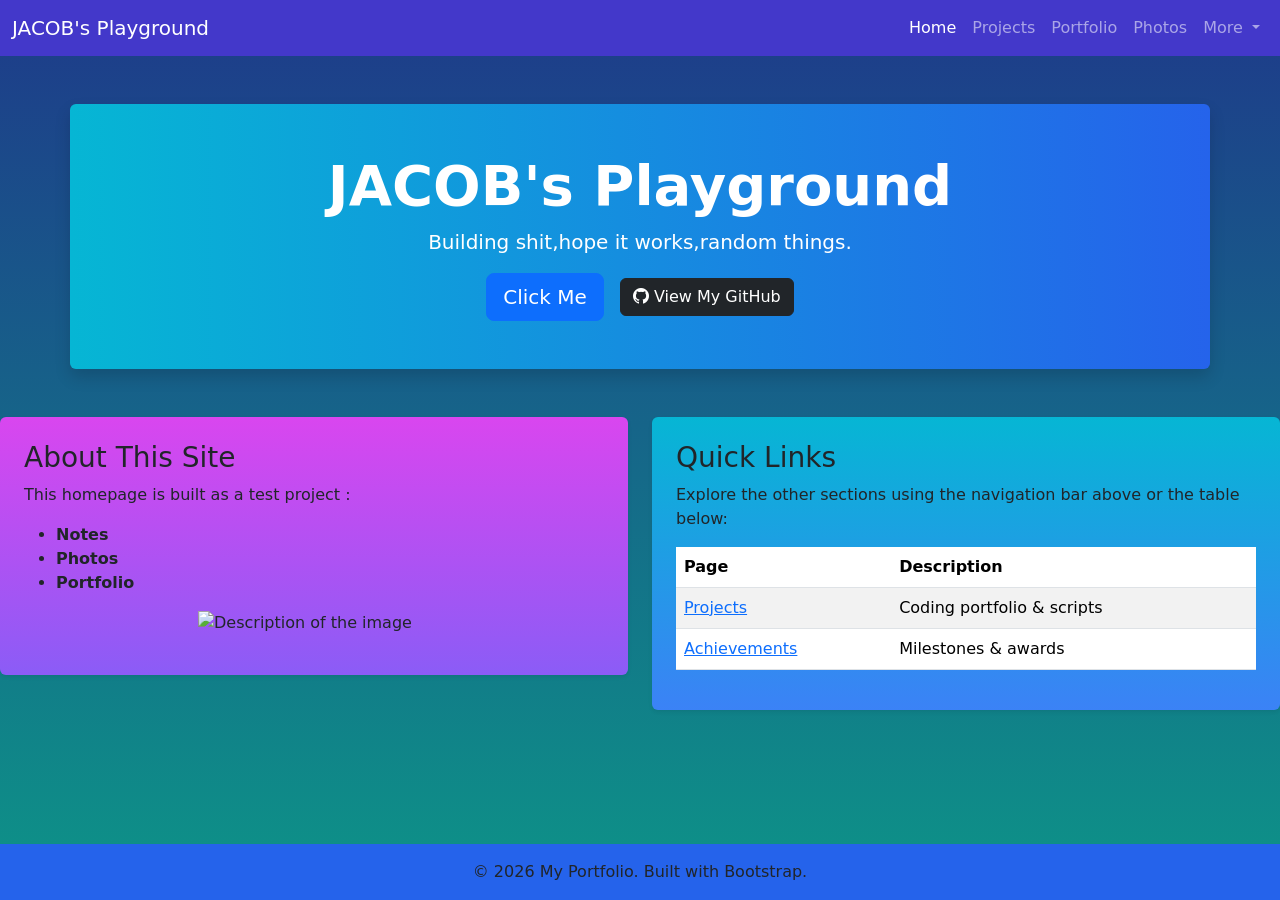
==== website/index.html @ 958d99a3 "first commit" ====
<!DOCTYPE html>


<html lang="en">
    <head>
        <meta charset="utf-8">
        <meta name="viewport" content="width=device-width, initial-scale=1">
        <title>Home - My Portfolio</title>
        <!-- Bootstrap CSS -->
        <link href="https://cdn.jsdelivr.net/npm/bootstrap@5.3.8/dist/css/bootstrap.min.css" rel="stylesheet" integrity="sha384-sRIl4kxILFvY47J16cr9ZwB07vP4J8+LH7qKQnuqkuIAvNWLzeN8tE5YBujZqJLB" crossorigin="anonymous">
        <!-- Custom CSS -->
        <link href="styles.css" rel="stylesheet">
        <link rel="stylesheet" href="https://cdn.jsdelivr.net/npm/bootstrap-icons@1.11.1/font/bootstrap-icons.css">
    </head>
   <body class=" site-body d-flex flex-column min-vh-100" >

        
        <!-- Navigation Bar (Satisfies multi-page linking requirement) -->
       <div id="navbar-placeholder"></div>
        <!-- Hero Section -->

       <header class="container my-5 text-center text-white p-5 rounded shadow site-hero" >
            <h1 id="hero-title" class="display-4 fw-bold" >JACOB's Playground</h1>
            <p class="lead ">Building shit,hope it works,random things.</p>
            <div class="d-flex justify-content-center align-items-center gap-3 flex-wrap mt-3">
            <button id="greet-btn" class="btn btn-primary btn-lg">Click Me</button>
            <button class="btn btn-dark">
            <i class="bi bi-github"></i> View My GitHub</button>
</div>
        </header>

        <!-- Main Content Grid -->
        <main class="flex-grow-1">
            <div class="row g-4" >
                <div class="col-md-6" >
                    <div class="custom-card p-4 shadow-sm text-dark rounded card-1" >
                        <h3>About This Site</h3>

                        <p>This homepage is built as a test project :</p>
                        <ul>
                            <li><strong>Notes</strong> </li>
                            <li><strong>Photos</strong> </li>
                            <li><strong>Portfolio</strong></li>
                        </ul>
                        <img src="https://preview.redd.it/ast9wmeozyea1.jpeg?width=828&format=pjpg&auto=webp&v=enabled&s=5bae225b11a9e216d007bdea9facc2285f800466" alt="Description of the image" class="card-img">
                    </div>
                </div>
                <div class="col-md-6">
                    <div class="custom-card p-4 shadow-sm text-dark rounded card-2" >
                        <h3>Quick Links</h3>
                        <p>Explore the other sections using the navigation bar above or the table below:</p>
                        <table class="table table-striped">
                            <thead>
                                <tr>
                                    <th>Page</th>
                                    <th>Description</th>
                                </tr>
                            </thead>
                            <tbody>
                                <tr>
                                    <td><a href="projects.html">Projects</a></td>
                                    <td>Coding portfolio & scripts</td>
                                </tr>
                                <tr>
                                    <td><a href="achievements.html">Achievements</a></td>
                                    <td>Milestones & awards</td>
                                </tr>
                            </tbody>
                        </table>
                    </div>
                </div>
            </div>
            <div class="container my-5 text-center">
  
        </main>

        <!-- Footer -->
        <footer class="text-center py-3 text-dark site-footer" >
            <p class="mb-0">&copy; 2026 My Portfolio. Built with Bootstrap.</p>
        </footer>

        <!-- Bootstrap JS Bundle -->
        <script src="https://cdn.jsdelivr.net/npm/bootstrap@5.3.8/dist/js/bootstrap.bundle.min.js" integrity="sha384-FKyoEForCGlyvwx9Hj09JcYn3nv7wiPVlz7YYwJrWVcXK/BmnVDxM+D2scQbITxI" crossorigin="anonymous"></script>
        <!-- Custom JavaScript -->
        <script>
            document.addEventListener('DOMContentLoaded', function() {
                const btn = document.getElementById('greet-btn');
                btn.addEventListener('click', function() {
                    alert('Thanks for visiting my homepage!');
                });
            });
            
        fetch('navbar.html')
            .then(response => response.text())
            .then(data => {
            document.getElementById('navbar-placeholder').innerHTML = data;
            });

        </script>
    </body>
</html>
---- website/styles.css ----
:root {
  --nav-color: #123B5D; 
  --hero-start: #1D6F8A;
  --hero-end: #2A9D8F;   
  --card-start: #D9F0EE;
  --card-end: #E9C46A;
}


.site-body {
  /* Vibrant rich blue-to-teal gradient */
  background: linear-gradient(to bottom, #1e3a8a, #0d9488);
}


.site-navbar {
  /* Deep, vibrant indigo so the navbar pops cleanly */
  background-color: #4338ca;
  color: #ffffff;
}

.site-hero {
  /* Electric cyan-to-vivid blue gradient */
  background: linear-gradient(to right, #06b6d4, #2563eb);
  color: #ffffff;
}
.card-1 {
  /* Vivid neon purple gradient */
  background: linear-gradient(to bottom, #d946ef, #8b5cf6);
  color: #ffffff ;
  
}

.card-2 {
  /* Bright neon turquoise/cyan gradient */
  background: linear-gradient(to bottom, #06b6d4, #3b82f6);
  color: #ffffff ;
}
.site-footer {
  /* Deep bright electric blue footer */
  background-color: #2563eb;
  color: #ffffff;
}

.card-img {
 max-width: 40%;     /* Keeps image proportional to card width */
  height: auto;       /* Preserves aspect ratio */
  display: block;
  margin: 1rem auto;
  
}
/* Target your cards */
.card-1, .card-2 {
  transition: transform 0.3s ease, box-shadow 0.3s ease;
}

/* What happens when the mouse hovers over them */
.card-1:hover, .card-2:hover {
  transform: translateY(-10px); /* Moves the card up by 10px */
  box-shadow: 0 15px 25px rgba(241, 3, 3, 0.4); /* Adds a neon cyan glowing shadow */
}
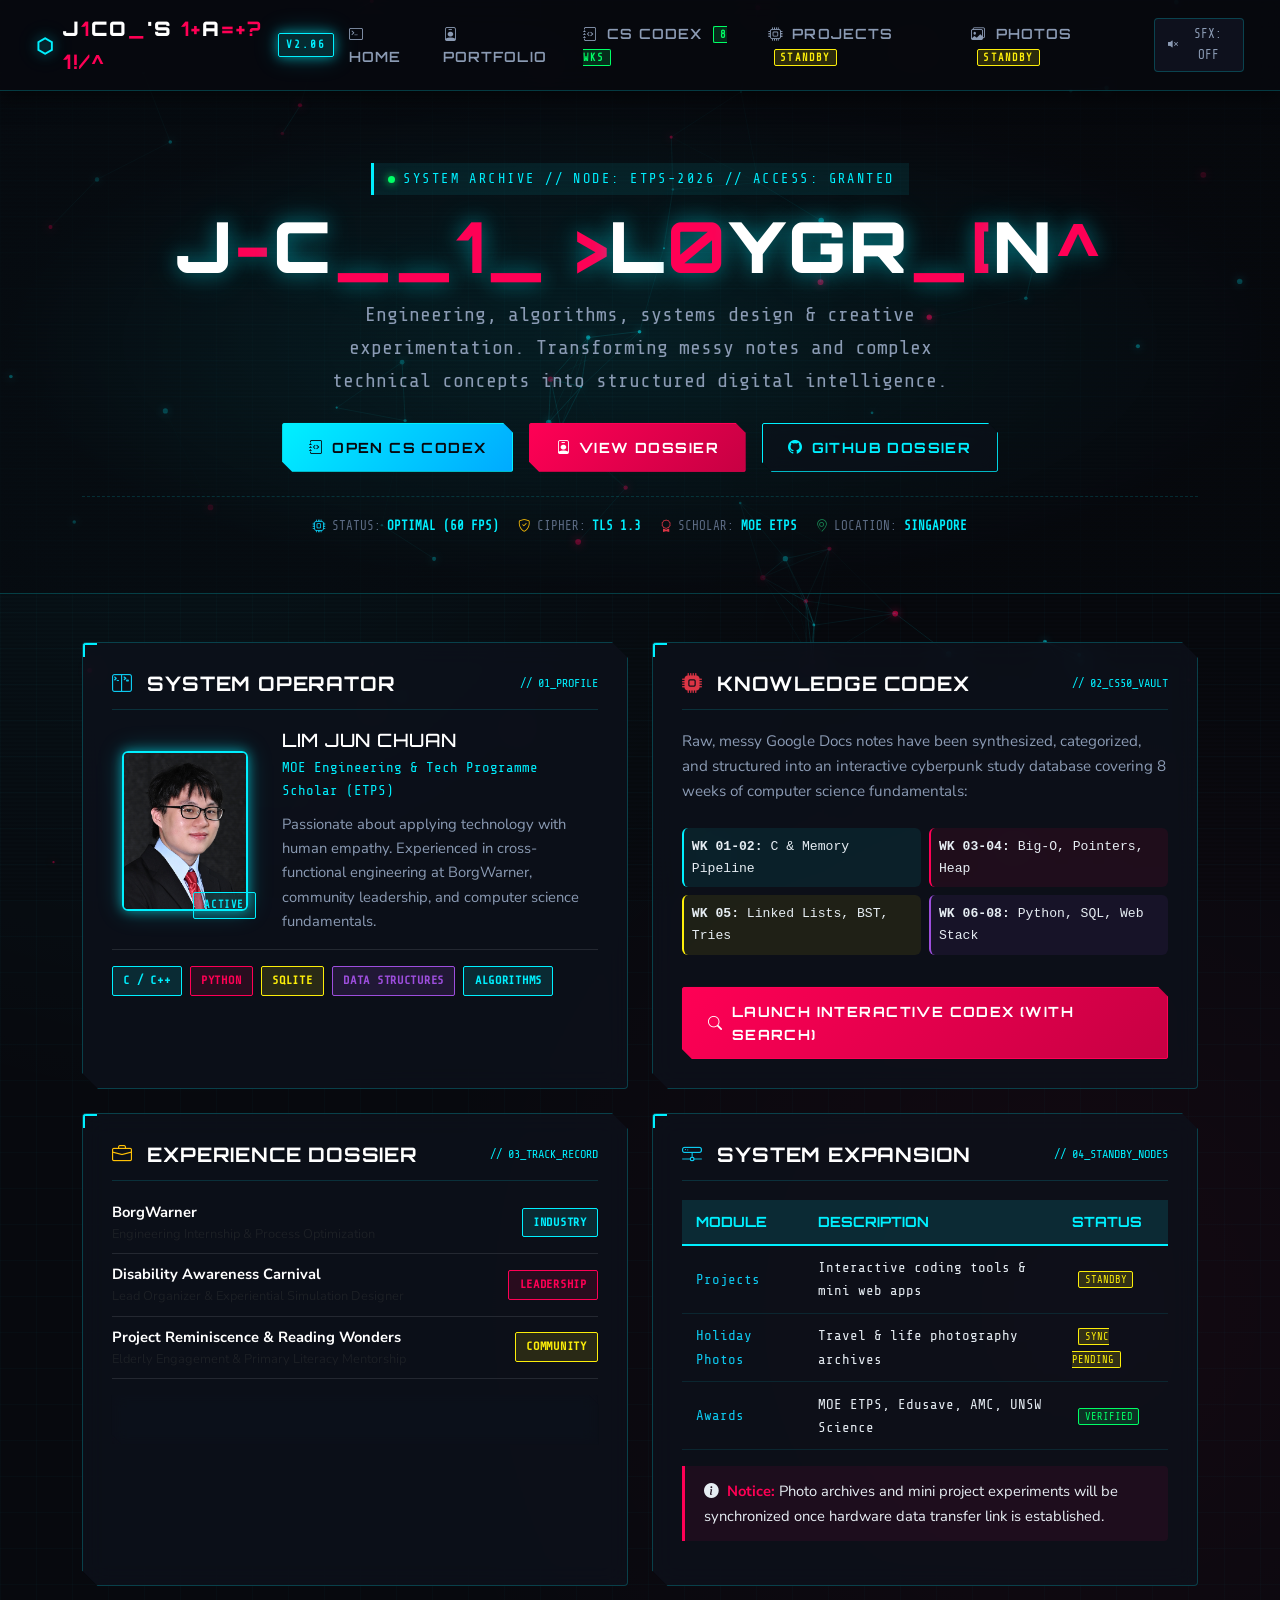
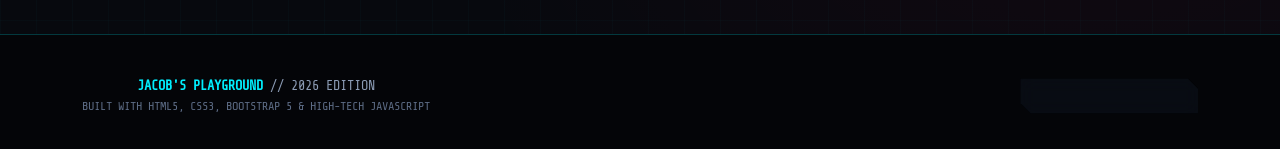
==== commit 163f55a7: "feat: neon cyberpunk overhaul, interactive CS codex, and cyber effects engine" ====
--- a/website/index.html
+++ b/website/index.html
@@ -1,102 +1,278 @@
 <!DOCTYPE html>
-
-
 <html lang="en">
-    <head>
-        <meta charset="utf-8">
-        <meta name="viewport" content="width=device-width, initial-scale=1">
-        <title>Home - My Portfolio</title>
-        <!-- Bootstrap CSS -->
-        <link href="https://cdn.jsdelivr.net/npm/bootstrap@5.3.8/dist/css/bootstrap.min.css" rel="stylesheet" integrity="sha384-sRIl4kxILFvY47J16cr9ZwB07vP4J8+LH7qKQnuqkuIAvNWLzeN8tE5YBujZqJLB" crossorigin="anonymous">
-        <!-- Custom CSS -->
-        <link href="styles.css" rel="stylesheet">
-        <link rel="stylesheet" href="https://cdn.jsdelivr.net/npm/bootstrap-icons@1.11.1/font/bootstrap-icons.css">
-    </head>
-   <body class=" site-body d-flex flex-column min-vh-100" >
-
-        
-        <!-- Navigation Bar (Satisfies multi-page linking requirement) -->
-       <div id="navbar-placeholder"></div>
-        <!-- Hero Section -->
-
-       <header class="container my-5 text-center text-white p-5 rounded shadow site-hero" >
-            <h1 id="hero-title" class="display-4 fw-bold" >JACOB's Playground</h1>
-            <p class="lead ">Building shit,hope it works,random things.</p>
-            <div class="d-flex justify-content-center align-items-center gap-3 flex-wrap mt-3">
-            <button id="greet-btn" class="btn btn-primary btn-lg">Click Me</button>
-            <button class="btn btn-dark">
-            <i class="bi bi-github"></i> View My GitHub</button>
-</div>
-        </header>
-
-        <!-- Main Content Grid -->
-        <main class="flex-grow-1">
-            <div class="row g-4" >
-                <div class="col-md-6" >
-                    <div class="custom-card p-4 shadow-sm text-dark rounded card-1" >
-                        <h3>About This Site</h3>
-
-                        <p>This homepage is built as a test project :</p>
-                        <ul>
-                            <li><strong>Notes</strong> </li>
-                            <li><strong>Photos</strong> </li>
-                            <li><strong>Portfolio</strong></li>
-                        </ul>
-                        <img src="https://preview.redd.it/ast9wmeozyea1.jpeg?width=828&format=pjpg&auto=webp&v=enabled&s=5bae225b11a9e216d007bdea9facc2285f800466" alt="Description of the image" class="card-img">
-                    </div>
+<head>
+  <meta charset="utf-8">
+  <meta name="viewport" content="width=device-width, initial-scale=1">
+  <title>Jacob's Playground // Cyberpunk Hub</title>
+  
+  <!-- Bootstrap 5 CSS -->
+  <link href="https://cdn.jsdelivr.net/npm/bootstrap@5.3.8/dist/css/bootstrap.min.css" rel="stylesheet">
+  <!-- Bootstrap Icons -->
+  <link rel="stylesheet" href="https://cdn.jsdelivr.net/npm/bootstrap-icons@1.11.1/font/bootstrap-icons.css">
+  
+  <!-- Cyberpunk Stylesheet -->
+  <link href="styles.css" rel="stylesheet">
+</head>
+<body class="site-body d-flex flex-column min-vh-100">
+  
+  <!-- Scanlines Effect -->
+  <div class="scanlines-overlay"></div>
+
+  <!-- Interactive Background Canvas -->
+  <canvas id="cyber-canvas" class="cyber-canvas-bg"></canvas>
+
+  <!-- Navigation Bar Placeholder -->
+  <div id="navbar-placeholder"></div>
+
+  <!-- Hero Section -->
+  <header class="site-hero text-center">
+    <div class="container">
+      <div class="hero-tag">
+        <span class="telemetry-dot"></span>
+        <span>SYSTEM ARCHIVE // NODE: ETPS-2026 // ACCESS: GRANTED</span>
+      </div>
+      
+      <h1 class="hero-title cyber-glitch-text" data-original-text="JACOB'S PLAYGROUND">JACOB'S PLAYGROUND</h1>
+      <p class="hero-subtitle">
+        Engineering, algorithms, systems design & creative experimentation. Transforming messy notes and complex technical concepts into structured digital intelligence.
+      </p>
+
+      <div class="d-flex justify-content-center align-items-center gap-3 flex-wrap mt-4">
+        <a href="notefolder/notes.html" class="btn-cyber btn-cyber-primary">
+          <i class="bi bi-journal-code"></i> Open CS Codex
+        </a>
+        <a href="portfolio/port.html" class="btn-cyber btn-cyber-magenta">
+          <i class="bi bi-person-badge"></i> View Dossier
+        </a>
+        <a href="https://github.com" target="_blank" rel="noopener" class="btn-cyber btn-cyber-outline">
+          <i class="bi bi-github"></i> GitHub Dossier
+        </a>
+      </div>
+
+      <!-- Telemetry Strip -->
+      <div class="cyber-telemetry">
+        <span><i class="bi bi-cpu text-info"></i> STATUS: <b>OPTIMAL (60 FPS)</b></span>
+        <span><i class="bi bi-shield-check text-warning"></i> CIPHER: <b>TLS 1.3</b></span>
+        <span><i class="bi bi-award text-danger"></i> SCHOLAR: <b>MOE ETPS</b></span>
+        <span><i class="bi bi-geo-alt text-success"></i> LOCATION: <b>SINGAPORE</b></span>
+      </div>
+    </div>
+  </header>
+
+  <!-- Main Content Grid -->
+  <main class="container my-5 flex-grow-1 position-relative" style="z-index: 10;">
+    <div class="row g-4">
+      
+      <!-- Card 1: System Briefing & Bio -->
+      <div class="col-lg-6">
+        <div class="cyber-card cyber-cut cyber-tilt h-100">
+          <div class="cyber-card-header">
+            <h2 class="cyber-card-title">
+              <i class="bi bi-terminal-split text-info me-2"></i> SYSTEM OPERATOR
+            </h2>
+            <span class="cyber-card-code">// 01_PROFILE</span>
+          </div>
+
+          <div class="row align-items-center mb-3">
+            <div class="col-sm-4 text-center mb-3 mb-sm-0">
+              <div style="position: relative; display: inline-block;">
+                <img src="images/portrait.jpg" alt="Jacob Lim Jun Chuan" class="img-fluid rounded" style="border: 2px solid var(--cyber-cyan); box-shadow: var(--cyber-cyan-glow); max-height: 160px; object-fit: cover;">
+                <div style="position: absolute; bottom: -8px; right: -8px;">
+                  <span class="cyber-badge cyber-badge-cyan" style="font-size: 0.65rem;">ACTIVE</span>
                 </div>
-                <div class="col-md-6">
-                    <div class="custom-card p-4 shadow-sm text-dark rounded card-2" >
-                        <h3>Quick Links</h3>
-                        <p>Explore the other sections using the navigation bar above or the table below:</p>
-                        <table class="table table-striped">
-                            <thead>
-                                <tr>
-                                    <th>Page</th>
-                                    <th>Description</th>
-                                </tr>
-                            </thead>
-                            <tbody>
-                                <tr>
-                                    <td><a href="projects.html">Projects</a></td>
-                                    <td>Coding portfolio & scripts</td>
-                                </tr>
-                                <tr>
-                                    <td><a href="achievements.html">Achievements</a></td>
-                                    <td>Milestones & awards</td>
-                                </tr>
-                            </tbody>
-                        </table>
-                    </div>
-                </div>
-            </div>
-            <div class="container my-5 text-center">
-  
-        </main>
-
-        <!-- Footer -->
-        <footer class="text-center py-3 text-dark site-footer" >
-            <p class="mb-0">&copy; 2026 My Portfolio. Built with Bootstrap.</p>
-        </footer>
-
-        <!-- Bootstrap JS Bundle -->
-        <script src="https://cdn.jsdelivr.net/npm/bootstrap@5.3.8/dist/js/bootstrap.bundle.min.js" integrity="sha384-FKyoEForCGlyvwx9Hj09JcYn3nv7wiPVlz7YYwJrWVcXK/BmnVDxM+D2scQbITxI" crossorigin="anonymous"></script>
-        <!-- Custom JavaScript -->
-        <script>
-            document.addEventListener('DOMContentLoaded', function() {
-                const btn = document.getElementById('greet-btn');
-                btn.addEventListener('click', function() {
-                    alert('Thanks for visiting my homepage!');
-                });
-            });
-            
-        fetch('navbar.html')
-            .then(response => response.text())
-            .then(data => {
-            document.getElementById('navbar-placeholder').innerHTML = data;
-            });
-
-        </script>
-    </body>
+              </div>
+            </div>
+            <div class="col-sm-8">
+              <h4 style="font-size: 1.15rem; color: #fff; margin-bottom: 0.3rem;">LIM JUN CHUAN</h4>
+              <p style="font-size: 0.88rem; color: var(--cyber-cyan); font-family: var(--font-mono); margin-bottom: 0.6rem;">
+                MOE Engineering & Tech Programme Scholar (ETPS)
+              </p>
+              <p style="font-size: 0.92rem; color: var(--cyber-text-muted); margin: 0;">
+                Passionate about applying technology with human empathy. Experienced in cross-functional engineering at BorgWarner, community leadership, and computer science fundamentals.
+              </p>
+            </div>
+          </div>
+
+          <div class="d-flex flex-wrap gap-2 mt-3 pt-3 border-top border-secondary border-opacity-25">
+            <span class="cyber-badge cyber-badge-cyan">C / C++</span>
+            <span class="cyber-badge cyber-badge-magenta">PYTHON</span>
+            <span class="cyber-badge cyber-badge-yellow">SQLITE</span>
+            <span class="cyber-badge cyber-badge-purple">DATA STRUCTURES</span>
+            <span class="cyber-badge cyber-badge-cyan">ALGORITHMS</span>
+          </div>
+        </div>
+      </div>
+
+      <!-- Card 2: Knowledge Base & CS Codex -->
+      <div class="col-lg-6">
+        <div class="cyber-card cyber-cut cyber-tilt cyber-card-magenta h-100">
+          <div class="cyber-card-header">
+            <h2 class="cyber-card-title">
+              <i class="bi bi-cpu-fill text-danger me-2"></i> KNOWLEDGE CODEX
+            </h2>
+            <span class="cyber-card-code">// 02_CS50_VAULT</span>
+          </div>
+
+          <p style="color: var(--cyber-text-muted); font-size: 0.95rem;">
+            Raw, messy Google Docs notes have been synthesized, categorized, and structured into an interactive cyberpunk study database covering 8 weeks of computer science fundamentals:
+          </p>
+
+          <div class="row g-2 my-2 font-monospace" style="font-size: 0.82rem;">
+            <div class="col-6">
+              <div class="p-2 rounded" style="background: rgba(0, 240, 255, 0.08); border-left: 2px solid var(--cyber-cyan);">
+                <b>WK 01-02:</b> C & Memory Pipeline
+              </div>
+            </div>
+            <div class="col-6">
+              <div class="p-2 rounded" style="background: rgba(255, 0, 85, 0.08); border-left: 2px solid var(--cyber-magenta);">
+                <b>WK 03-04:</b> Big-O, Pointers, Heap
+              </div>
+            </div>
+            <div class="col-6">
+              <div class="p-2 rounded" style="background: rgba(252, 238, 10, 0.08); border-left: 2px solid var(--cyber-yellow);">
+                <b>WK 05:</b> Linked Lists, BST, Tries
+              </div>
+            </div>
+            <div class="col-6">
+              <div class="p-2 rounded" style="background: rgba(157, 78, 221, 0.08); border-left: 2px solid var(--cyber-purple);">
+                <b>WK 06-08:</b> Python, SQL, Web Stack
+              </div>
+            </div>
+          </div>
+
+          <div class="mt-4 pt-2">
+            <a href="notefolder/notes.html" class="btn-cyber btn-cyber-magenta w-100 justify-content-center">
+              <i class="bi bi-search"></i> Launch Interactive Codex (With Search)
+            </a>
+          </div>
+        </div>
+      </div>
+
+      <!-- Card 3: Experience Matrix -->
+      <div class="col-lg-6">
+        <div class="cyber-card cyber-cut cyber-tilt h-100">
+          <div class="cyber-card-header">
+            <h2 class="cyber-card-title">
+              <i class="bi bi-briefcase text-warning me-2"></i> EXPERIENCE DOSSIER
+            </h2>
+            <span class="cyber-card-code">// 03_TRACK_RECORD</span>
+          </div>
+
+          <ul class="list-unstyled mb-3" style="font-size: 0.92rem;">
+            <li class="mb-2 pb-2 border-bottom border-secondary border-opacity-25 d-flex justify-content-between align-items-center">
+              <div>
+                <strong class="text-white">BorgWarner</strong>
+                <span class="text-muted d-block" style="font-size: 0.8rem;">Engineering Internship & Process Optimization</span>
+              </div>
+              <span class="cyber-badge cyber-badge-cyan">INDUSTRY</span>
+            </li>
+            <li class="mb-2 pb-2 border-bottom border-secondary border-opacity-25 d-flex justify-content-between align-items-center">
+              <div>
+                <strong class="text-white">Disability Awareness Carnival</strong>
+                <span class="text-muted d-block" style="font-size: 0.8rem;">Lead Organizer & Experiential Simulation Designer</span>
+              </div>
+              <span class="cyber-badge cyber-badge-magenta">LEADERSHIP</span>
+            </li>
+            <li class="mb-2 pb-2 border-bottom border-secondary border-opacity-25 d-flex justify-content-between align-items-center">
+              <div>
+                <strong class="text-white">Project Reminiscence & Reading Wonders</strong>
+                <span class="text-muted d-block" style="font-size: 0.8rem;">Elderly Engagement & Primary Literacy Mentorship</span>
+              </div>
+              <span class="cyber-badge cyber-badge-yellow">COMMUNITY</span>
+            </li>
+          </ul>
+
+          <a href="portfolio/port.html#experience" class="btn-cyber btn-cyber-outline w-100 justify-content-center">
+            <i class="bi bi-arrow-right-circle"></i> Inspect Full Dossier & Testimonials
+          </a>
+        </div>
+      </div>
+
+      <!-- Card 4: Future Modules / Standby Matrix -->
+      <div class="col-lg-6">
+        <div class="cyber-card cyber-cut cyber-tilt h-100">
+          <div class="cyber-card-header">
+            <h2 class="cyber-card-title">
+              <i class="bi bi-hdd-network text-info me-2"></i> SYSTEM EXPANSION
+            </h2>
+            <span class="cyber-card-code">// 04_STANDBY_NODES</span>
+          </div>
+
+          <div class="cyber-table-wrapper">
+            <table class="cyber-table">
+              <thead>
+                <tr>
+                  <th>MODULE</th>
+                  <th>DESCRIPTION</th>
+                  <th>STATUS</th>
+                </tr>
+              </thead>
+              <tbody>
+                <tr>
+                  <td><a href="projects.html" class="text-info text-decoration-none">Projects</a></td>
+                  <td>Interactive coding tools & mini web apps</td>
+                  <td><span class="nav-status-pill nav-status-dev">STANDBY</span></td>
+                </tr>
+                <tr>
+                  <td><a href="photos.html" class="text-info text-decoration-none">Holiday Photos</a></td>
+                  <td>Travel & life photography archives</td>
+                  <td><span class="nav-status-pill nav-status-dev">SYNC PENDING</span></td>
+                </tr>
+                <tr>
+                  <td><a href="portfolio/port.html#awards" class="text-info text-decoration-none">Awards</a></td>
+                  <td>MOE ETPS, Edusave, AMC, UNSW Science</td>
+                  <td><span class="nav-status-pill nav-status-live">VERIFIED</span></td>
+                </tr>
+              </tbody>
+            </table>
+          </div>
+
+          <div class="cyber-callout mt-3">
+            <i class="bi bi-info-circle-fill me-1"></i>
+            <b>Notice:</b> Photo archives and mini project experiments will be synchronized once hardware data transfer link is established.
+          </div>
+        </div>
+      </div>
+
+    </div>
+  </main>
+
+  <!-- Cyber Footer -->
+  <footer class="site-footer">
+    <div class="container">
+      <div class="d-flex justify-content-between align-items-center flex-wrap gap-3">
+        <div>
+          <span style="color: var(--cyber-cyan); font-weight: bold;">JACOB'S PLAYGROUND</span> // 2026 EDITION
+          <div style="font-size: 0.75rem; color: var(--cyber-text-dim);">
+            BUILT WITH HTML5, CSS3, BOOTSTRAP 5 & HIGH-TECH JAVASCRIPT
+          </div>
+        </div>
+        <div>
+          <a href="#top" class="btn-cyber btn-cyber-outline" style="padding: 0.4rem 0.8rem; font-size: 0.75rem;">
+            <i class="bi bi-chevron-up"></i> RETURN TO TOP
+          </a>
+        </div>
+      </div>
+    </div>
+  </footer>
+
+  <!-- Bootstrap JS Bundle -->
+  <script src="https://cdn.jsdelivr.net/npm/bootstrap@5.3.8/dist/js/bootstrap.bundle.min.js"></script>
+
+  <!-- Cyberpunk Interactive Engine -->
+  <script src="cyber-effects.js"></script>
+
+  <!-- Navbar Dynamic Loader -->
+  <script>
+    fetch('navbar.html')
+      .then(response => response.text())
+      .then(html => {
+        document.getElementById('navbar-placeholder').innerHTML = html;
+        // Mark active
+        const homeLink = document.querySelector('.site-navbar a[href="index.html"]');
+        if (homeLink) homeLink.classList.add('active');
+        if (window.initCyberpunkEngine) window.initCyberpunkEngine();
+      });
+  </script>
+</body>
 </html>
-    
--- a/website/styles.css
+++ b/website/styles.css
@@ -1,61 +1,778 @@
+/* ============================================================
+   CYBERPUNK NEON THEME ENGINE - JACOB'S PLAYGROUND & CODEX
+   ============================================================ */
+
+@import url('https://fonts.googleapis.com/css2?family=Chakra+Petch:wght@400;600;700&family=Nunito+Sans:wght@300;400;600;700&family=Share+Tech+Mono&family=Orbitron:wght@500;700;900&display=swap');
+
 :root {
-  --nav-color: #123B5D; 
-  --hero-start: #1D6F8A;
-  --hero-end: #2A9D8F;   
-  --card-start: #D9F0EE;
-  --card-end: #E9C46A;
-}
-
-
-.site-body {
-  /* Vibrant rich blue-to-teal gradient */
-  background: linear-gradient(to bottom, #1e3a8a, #0d9488);
-}
-
-
+  /* Core Cyberpunk Palette */
+  --cyber-bg: #07090e;
+  --cyber-bg-alt: #0d111a;
+  --cyber-card: rgba(13, 17, 27, 0.78);
+  --cyber-card-solid: #0f1422;
+  --cyber-card-hover: rgba(20, 26, 42, 0.92);
+
+  /* Neon Accents */
+  --cyber-cyan: #00f0ff;
+  --cyber-cyan-glow: 0 0 12px rgba(0, 240, 255, 0.55), 0 0 24px rgba(0, 240, 255, 0.25);
+  --cyber-cyan-rgb: 0, 240, 255;
+
+  --cyber-magenta: #ff0055;
+  --cyber-magenta-glow: 0 0 12px rgba(255, 0, 85, 0.55), 0 0 24px rgba(255, 0, 85, 0.25);
+  --cyber-magenta-rgb: 255, 0, 85;
+
+  --cyber-yellow: #fcee0a;
+  --cyber-yellow-glow: 0 0 12px rgba(252, 238, 10, 0.5);
+
+  --cyber-purple: #9d4edd;
+  --cyber-purple-glow: 0 0 12px rgba(157, 78, 221, 0.5);
+
+  --cyber-green: #00ff66;
+
+  /* Typography & Borders */
+  --cyber-border: rgba(0, 240, 255, 0.22);
+  --cyber-border-active: rgba(0, 240, 255, 0.85);
+  --cyber-border-magenta: rgba(255, 0, 85, 0.5);
+  --cyber-text: #e6edf3;
+  --cyber-text-muted: #8b9bb4;
+  --cyber-text-dim: #5c6b84;
+
+  /* Fonts */
+  --font-display: 'Orbitron', 'Chakra Petch', sans-serif;
+  --font-body: 'Nunito Sans', -apple-system, BlinkMacSystemFont, sans-serif;
+  --font-mono: 'Share Tech Mono', 'JetBrains Mono', monospace;
+}
+
+/* Base Reset & Styling */
+*, *::before, *::after {
+  box-sizing: border-box;
+}
+
+html {
+  scroll-behavior: smooth;
+  scroll-padding-top: 80px;
+}
+
+body.site-body {
+  margin: 0;
+  padding: 0;
+  background-color: var(--cyber-bg);
+  background-image: 
+    radial-gradient(circle at 15% 25%, rgba(0, 240, 255, 0.05) 0%, transparent 40%),
+    radial-gradient(circle at 85% 75%, rgba(255, 0, 85, 0.05) 0%, transparent 40%),
+    linear-gradient(rgba(0, 240, 255, 0.02) 1px, transparent 1px),
+    linear-gradient(90deg, rgba(0, 240, 255, 0.02) 1px, transparent 1px);
+  background-size: 100% 100%, 100% 100%, 36px 36px, 36px 36px;
+  color: var(--cyber-text);
+  font-family: var(--font-body);
+  line-height: 1.65;
+  overflow-x: hidden;
+  position: relative;
+  min-height: 100vh;
+}
+
+/* Custom Cyber Scrollbar */
+::-webkit-scrollbar {
+  width: 8px;
+  height: 8px;
+}
+::-webkit-scrollbar-track {
+  background: var(--cyber-bg);
+  border-left: 1px solid rgba(0, 240, 255, 0.1);
+}
+::-webkit-scrollbar-thumb {
+  background: linear-gradient(180deg, var(--cyber-cyan), var(--cyber-magenta));
+  border-radius: 4px;
+}
+::-webkit-scrollbar-thumb:hover {
+  background: var(--cyber-cyan);
+  box-shadow: var(--cyber-cyan-glow);
+}
+
+/* Interactive Particle Canvas (Fixed Background) */
+.cyber-canvas-bg {
+  position: fixed;
+  top: 0;
+  left: 0;
+  width: 100vw;
+  height: 100vh;
+  z-index: 0;
+  pointer-events: none;
+}
+
+/* Subtle Scanlines Overlay */
+.scanlines-overlay {
+  position: fixed;
+  top: 0;
+  left: 0;
+  width: 100%;
+  height: 100%;
+  pointer-events: none;
+  z-index: 1;
+  background: linear-gradient(
+    rgba(18, 16, 16, 0) 50%, 
+    rgba(0, 0, 0, 0.15) 50%
+  );
+  background-size: 100% 4px;
+  opacity: 0.55;
+}
+
+/* Headings */
+h1, h2, h3, h4, h5, h6, .cyber-title {
+  font-family: var(--font-display);
+  letter-spacing: 0.04em;
+  text-transform: uppercase;
+  color: #ffffff;
+}
+
+/* ============================================================
+   CYBER NAVIGATION BAR
+   ============================================================ */
 .site-navbar {
-  /* Deep, vibrant indigo so the navbar pops cleanly */
-  background-color: #4338ca;
+  position: sticky;
+  top: 0;
+  z-index: 1000;
+  background: rgba(7, 9, 14, 0.88);
+  backdrop-filter: blur(14px);
+  -webkit-backdrop-filter: blur(14px);
+  border-bottom: 1px solid var(--cyber-border);
+  box-shadow: 0 4px 20px rgba(0, 0, 0, 0.6);
+  padding: 0.75rem 1.5rem;
+  transition: all 0.3s ease;
+}
+
+.site-navbar.scrolled {
+  border-bottom-color: var(--cyber-cyan);
+  box-shadow: 0 6px 25px rgba(0, 240, 255, 0.18);
+}
+
+.cyber-brand {
+  font-family: var(--font-display);
+  font-weight: 900;
+  font-size: 1.25rem;
+  letter-spacing: 0.1em;
+  color: #fff !important;
+  display: flex;
+  align-items: center;
+  gap: 0.5rem;
+  text-decoration: none;
+}
+
+.cyber-brand-badge {
+  font-family: var(--font-mono);
+  font-size: 0.68rem;
+  padding: 0.15rem 0.45rem;
+  background: rgba(0, 240, 255, 0.15);
+  color: var(--cyber-cyan);
+  border: 1px solid var(--cyber-cyan);
+  border-radius: 2px;
+  box-shadow: var(--cyber-cyan-glow);
+}
+
+.site-navbar .nav-link {
+  font-family: var(--font-display);
+  font-size: 0.88rem;
+  font-weight: 600;
+  letter-spacing: 0.08em;
+  color: var(--cyber-text-muted) !important;
+  padding: 0.5rem 0.9rem !important;
+  transition: all 0.25s ease;
+  position: relative;
+}
+
+.site-navbar .nav-link:hover,
+.site-navbar .nav-link.active {
+  color: var(--cyber-cyan) !important;
+  text-shadow: var(--cyber-cyan-glow);
+}
+
+.site-navbar .nav-link.active::after {
+  content: '';
+  position: absolute;
+  bottom: 0;
+  left: 0.9rem;
+  right: 0.9rem;
+  height: 2px;
+  background: var(--cyber-cyan);
+  box-shadow: var(--cyber-cyan-glow);
+}
+
+.nav-status-pill {
+  font-family: var(--font-mono);
+  font-size: 0.65rem;
+  padding: 0.1rem 0.35rem;
+  border-radius: 2px;
+  margin-left: 0.35rem;
+  vertical-align: middle;
+}
+.nav-status-dev {
+  background: rgba(252, 238, 10, 0.15);
+  color: var(--cyber-yellow);
+  border: 1px solid var(--cyber-yellow);
+}
+.nav-status-live {
+  background: rgba(0, 255, 102, 0.15);
+  color: var(--cyber-green);
+  border: 1px solid var(--cyber-green);
+}
+
+/* Sound Toggle Button */
+.cyber-audio-btn {
+  font-family: var(--font-mono);
+  font-size: 0.78rem;
+  color: var(--cyber-text-muted);
+  background: rgba(20, 26, 42, 0.6);
+  border: 1px solid var(--cyber-border);
+  padding: 0.35rem 0.75rem;
+  border-radius: 4px;
+  cursor: pointer;
+  display: inline-flex;
+  align-items: center;
+  gap: 0.4rem;
+  transition: all 0.2s ease;
+}
+.cyber-audio-btn:hover {
+  border-color: var(--cyber-cyan);
+  color: var(--cyber-cyan);
+  box-shadow: var(--cyber-cyan-glow);
+}
+.cyber-audio-btn.active {
+  background: rgba(0, 240, 255, 0.15);
+  border-color: var(--cyber-cyan);
+  color: var(--cyber-cyan);
+  box-shadow: var(--cyber-cyan-glow);
+}
+
+/* ============================================================
+   CYBERPUNK HERO SECTION
+   ============================================================ */
+.site-hero {
+  position: relative;
+  z-index: 10;
+  padding: 4.5rem 1.5rem 3.5rem;
+  background: radial-gradient(ellipse at center, rgba(0, 240, 255, 0.08) 0%, rgba(7, 9, 14, 0.6) 70%);
+  border-bottom: 1px solid var(--cyber-border);
+  overflow: hidden;
+}
+
+.hero-tag {
+  font-family: var(--font-mono);
+  font-size: 0.85rem;
+  color: var(--cyber-cyan);
+  letter-spacing: 0.18em;
+  display: inline-flex;
+  align-items: center;
+  gap: 0.5rem;
+  margin-bottom: 0.8rem;
+  background: rgba(0, 240, 255, 0.08);
+  padding: 0.3rem 0.9rem;
+  border-left: 3px solid var(--cyber-cyan);
+}
+
+.hero-title {
+  font-size: clamp(2.2rem, 5.5vw, 4.4rem);
+  font-weight: 900;
   color: #ffffff;
-}
-
-.site-hero {
-  /* Electric cyan-to-vivid blue gradient */
-  background: linear-gradient(to right, #06b6d4, #2563eb);
-  color: #ffffff;
-}
-.card-1 {
-  /* Vivid neon purple gradient */
-  background: linear-gradient(to bottom, #d946ef, #8b5cf6);
-  color: #ffffff ;
-  
-}
-
-.card-2 {
-  /* Bright neon turquoise/cyan gradient */
-  background: linear-gradient(to bottom, #06b6d4, #3b82f6);
-  color: #ffffff ;
-}
+  text-shadow: 0 0 20px rgba(0, 240, 255, 0.4), 0 0 40px rgba(0, 240, 255, 0.2);
+  margin-bottom: 0.8rem;
+  line-height: 1.1;
+}
+
+.hero-subtitle {
+  font-family: var(--font-mono);
+  color: var(--cyber-text-muted);
+  font-size: clamp(0.95rem, 2vw, 1.25rem);
+  max-width: 650px;
+  margin: 0 auto 1.6rem;
+}
+
+/* Telemetry Data Ticker */
+.cyber-telemetry {
+  display: flex;
+  justify-content: center;
+  flex-wrap: wrap;
+  gap: 1.2rem;
+  font-family: var(--font-mono);
+  font-size: 0.78rem;
+  color: var(--cyber-text-dim);
+  margin-top: 1.5rem;
+  padding-top: 1.2rem;
+  border-top: 1px dashed rgba(0, 240, 255, 0.15);
+}
+.cyber-telemetry span {
+  display: inline-flex;
+  align-items: center;
+  gap: 0.4rem;
+}
+.cyber-telemetry span b {
+  color: var(--cyber-cyan);
+  font-weight: 600;
+}
+.telemetry-dot {
+  width: 7px;
+  height: 7px;
+  border-radius: 50%;
+  background: var(--cyber-green);
+  box-shadow: 0 0 8px var(--cyber-green);
+  animation: pulseDot 2s infinite ease-in-out;
+}
+@keyframes pulseDot {
+  0%, 100% { opacity: 1; transform: scale(1); }
+  50% { opacity: 0.4; transform: scale(0.7); }
+}
+
+/* ============================================================
+   CYBER BUTTONS & INTERACTIVE CONTROLS
+   ============================================================ */
+.btn-cyber {
+  font-family: var(--font-display);
+  font-weight: 700;
+  font-size: 0.88rem;
+  letter-spacing: 0.1em;
+  text-transform: uppercase;
+  padding: 0.75rem 1.6rem;
+  border-radius: 2px;
+  cursor: pointer;
+  text-decoration: none;
+  display: inline-flex;
+  align-items: center;
+  gap: 0.5rem;
+  transition: all 0.25s cubic-bezier(0.2, 0.8, 0.2, 1);
+  position: relative;
+  overflow: hidden;
+  clip-path: polygon(0 0, calc(100% - 10px) 0, 100% 10px, 100% 100%, 10px 100%, 0 calc(100% - 10px));
+}
+
+.btn-cyber-primary {
+  background: linear-gradient(135deg, var(--cyber-cyan), #00aaff);
+  color: #07090e !important;
+  border: 1px solid var(--cyber-cyan);
+  box-shadow: 0 0 15px rgba(0, 240, 255, 0.45);
+}
+.btn-cyber-primary:hover {
+  background: #ffffff;
+  color: #000000 !important;
+  box-shadow: 0 0 25px rgba(0, 240, 255, 0.8), 0 0 45px rgba(0, 240, 255, 0.4);
+  transform: translateY(-2px);
+}
+
+.btn-cyber-magenta {
+  background: linear-gradient(135deg, var(--cyber-magenta), #c70043);
+  color: #ffffff !important;
+  border: 1px solid var(--cyber-magenta);
+  box-shadow: 0 0 15px rgba(255, 0, 85, 0.45);
+}
+.btn-cyber-magenta:hover {
+  background: #ff3377;
+  color: #ffffff !important;
+  box-shadow: 0 0 25px rgba(255, 0, 85, 0.8);
+  transform: translateY(-2px);
+}
+
+.btn-cyber-outline {
+  background: rgba(13, 17, 27, 0.6);
+  color: var(--cyber-cyan) !important;
+  border: 1px solid var(--cyber-cyan);
+  backdrop-filter: blur(8px);
+}
+.btn-cyber-outline:hover {
+  background: rgba(0, 240, 255, 0.15);
+  color: #ffffff !important;
+  box-shadow: var(--cyber-cyan-glow);
+  transform: translateY(-2px);
+}
+
+/* ============================================================
+   HUD CARDS & 3D TILT CONTAINERS
+   ============================================================ */
+.cyber-card {
+  position: relative;
+  background: var(--cyber-card);
+  backdrop-filter: blur(12px);
+  -webkit-backdrop-filter: blur(12px);
+  border: 1px solid var(--cyber-border);
+  border-radius: 4px;
+  padding: 1.8rem;
+  color: var(--cyber-text);
+  transition: border-color 0.3s ease, box-shadow 0.3s ease, transform 0.2s ease-out;
+  transform-style: preserve-3d;
+  overflow: hidden;
+}
+
+/* Chamfered Cyber Cut Corners */
+.cyber-cut {
+  clip-path: polygon(
+    0 0, 
+    calc(100% - 16px) 0, 
+    100% 16px, 
+    100% 100%, 
+    16px 100%, 
+    0 calc(100% - 16px)
+  );
+}
+
+/* Cyber Corner Brackets */
+.cyber-card::before {
+  content: '';
+  position: absolute;
+  top: 0;
+  left: 0;
+  width: 14px;
+  height: 14px;
+  border-top: 2px solid var(--cyber-cyan);
+  border-left: 2px solid var(--cyber-cyan);
+  pointer-events: none;
+}
+.cyber-card::after {
+  content: '';
+  position: absolute;
+  bottom: 0;
+  right: 0;
+  width: 14px;
+  height: 14px;
+  border-bottom: 2px solid var(--cyber-magenta);
+  border-right: 2px solid var(--cyber-magenta);
+  pointer-events: none;
+}
+
+/* Specular Sheen Effect via 3D Tilt */
+.cyber-tilt {
+  position: relative;
+  will-change: transform;
+}
+.cyber-tilt::after {
+  content: '';
+  position: absolute;
+  inset: 0;
+  background: radial-gradient(
+    circle at var(--sheen-x, 50%) var(--sheen-y, 50%),
+    rgba(255, 255, 255, 0.08) 0%,
+    transparent 60%
+  );
+  pointer-events: none;
+  opacity: 0;
+  transition: opacity 0.3s ease;
+}
+.cyber-tilt:hover::after {
+  opacity: 1;
+}
+
+.cyber-card:hover {
+  border-color: var(--cyber-cyan);
+  box-shadow: 0 10px 30px rgba(0, 0, 0, 0.7), 0 0 20px rgba(0, 240, 255, 0.25);
+}
+
+.cyber-card-magenta:hover {
+  border-color: var(--cyber-magenta);
+  box-shadow: 0 10px 30px rgba(0, 0, 0, 0.7), 0 0 20px rgba(255, 0, 85, 0.25);
+}
+
+/* Card Headers */
+.cyber-card-header {
+  display: flex;
+  justify-content: space-between;
+  align-items: center;
+  margin-bottom: 1.2rem;
+  padding-bottom: 0.8rem;
+  border-bottom: 1px solid rgba(0, 240, 255, 0.15);
+}
+.cyber-card-title {
+  font-family: var(--font-display);
+  font-size: 1.25rem;
+  font-weight: 700;
+  margin: 0;
+  color: #fff;
+}
+.cyber-card-code {
+  font-family: var(--font-mono);
+  font-size: 0.75rem;
+  color: var(--cyber-cyan);
+}
+
+/* Badges & Chips */
+.cyber-badge {
+  font-family: var(--font-mono);
+  font-size: 0.75rem;
+  font-weight: 600;
+  padding: 0.25rem 0.65rem;
+  border-radius: 2px;
+  display: inline-flex;
+  align-items: center;
+  gap: 0.35rem;
+  text-transform: uppercase;
+  letter-spacing: 0.06em;
+}
+.cyber-badge-cyan {
+  background: rgba(0, 240, 255, 0.12);
+  color: var(--cyber-cyan);
+  border: 1px solid var(--cyber-cyan);
+}
+.cyber-badge-magenta {
+  background: rgba(255, 0, 85, 0.12);
+  color: var(--cyber-magenta);
+  border: 1px solid var(--cyber-magenta);
+}
+.cyber-badge-yellow {
+  background: rgba(252, 238, 10, 0.12);
+  color: var(--cyber-yellow);
+  border: 1px solid var(--cyber-yellow);
+}
+.cyber-badge-purple {
+  background: rgba(157, 78, 221, 0.15);
+  color: var(--cyber-purple);
+  border: 1px solid var(--cyber-purple);
+}
+
+/* Glitch Text Scramble helper */
+.scramble-glitch {
+  color: var(--cyber-magenta);
+  font-weight: bold;
+}
+
+/* ============================================================
+   NOTES CODEX & KNOWLEDGE BASE STYLES
+   ============================================================ */
+.notes-search-box {
+  position: relative;
+  margin-bottom: 2rem;
+}
+.notes-search-input {
+  width: 100%;
+  padding: 1rem 1.4rem 1rem 3rem;
+  background: rgba(13, 17, 27, 0.85);
+  border: 1px solid var(--cyber-cyan);
+  border-radius: 4px;
+  color: #fff;
+  font-family: var(--font-mono);
+  font-size: 1rem;
+  outline: none;
+  box-shadow: 0 0 15px rgba(0, 240, 255, 0.2);
+  transition: all 0.3s ease;
+}
+.notes-search-input:focus {
+  border-color: #fff;
+  box-shadow: 0 0 25px rgba(0, 240, 255, 0.5);
+  background: rgba(17, 23, 37, 0.95);
+}
+.notes-search-icon {
+  position: absolute;
+  left: 1.1rem;
+  top: 50%;
+  transform: translateY(-50%);
+  color: var(--cyber-cyan);
+  font-size: 1.2rem;
+  pointer-events: none;
+}
+
+/* Category Filter Tabs */
+.notes-filter-pills {
+  display: flex;
+  gap: 0.6rem;
+  flex-wrap: wrap;
+  margin-bottom: 2rem;
+}
+.notes-pill-btn {
+  font-family: var(--font-display);
+  font-size: 0.82rem;
+  font-weight: 600;
+  letter-spacing: 0.05em;
+  background: rgba(15, 20, 32, 0.7);
+  color: var(--cyber-text-muted);
+  border: 1px solid var(--cyber-border);
+  padding: 0.45rem 1rem;
+  border-radius: 2px;
+  cursor: pointer;
+  transition: all 0.25s ease;
+}
+.notes-pill-btn:hover {
+  border-color: var(--cyber-cyan);
+  color: var(--cyber-cyan);
+}
+.notes-pill-btn.active {
+  background: rgba(0, 240, 255, 0.16);
+  border-color: var(--cyber-cyan);
+  color: #fff;
+  box-shadow: var(--cyber-cyan-glow);
+}
+
+/* Module Accordion */
+.note-module {
+  background: var(--cyber-card);
+  backdrop-filter: blur(10px);
+  border: 1px solid var(--cyber-border);
+  border-radius: 4px;
+  margin-bottom: 1.5rem;
+  overflow: hidden;
+  transition: border-color 0.3s ease, box-shadow 0.3s ease;
+}
+.note-module.active {
+  border-color: var(--cyber-cyan);
+  box-shadow: 0 8px 30px rgba(0, 0, 0, 0.8), 0 0 18px rgba(0, 240, 255, 0.25);
+}
+
+.note-module-header {
+  padding: 1.2rem 1.5rem;
+  background: rgba(17, 23, 37, 0.6);
+  cursor: pointer;
+  display: flex;
+  justify-content: space-between;
+  align-items: center;
+  transition: background 0.25s ease;
+  user-select: none;
+}
+.note-module-header:hover {
+  background: rgba(0, 240, 255, 0.08);
+}
+.note-module-title {
+  display: flex;
+  align-items: center;
+  gap: 0.9rem;
+}
+.note-wk-badge {
+  font-family: var(--font-mono);
+  font-size: 0.82rem;
+  font-weight: 700;
+  background: var(--cyber-cyan);
+  color: #07090e;
+  padding: 0.2rem 0.6rem;
+  border-radius: 2px;
+}
+.note-module-title h3 {
+  font-size: 1.15rem;
+  margin: 0;
+  color: #fff;
+}
+.note-chevron {
+  color: var(--cyber-cyan);
+  font-size: 1.3rem;
+  transition: transform 0.35s ease;
+}
+.note-module.active .note-chevron {
+  transform: rotate(180deg);
+}
+
+.note-module-body {
+  max-height: 0;
+  overflow: hidden;
+  transition: max-height 0.5s cubic-bezier(0, 1, 0, 1);
+  padding: 0 1.6rem;
+}
+.note-module.active .note-module-body {
+  max-height: 5000px;
+  padding: 1.5rem 1.6rem 2rem;
+  border-top: 1px solid rgba(0, 240, 255, 0.15);
+  transition: max-height 0.8s ease-in-out;
+}
+
+/* Note Sections */
+.note-subhead {
+  font-family: var(--font-display);
+  font-size: 1.05rem;
+  color: var(--cyber-yellow);
+  margin: 1.4rem 0 0.6rem;
+  display: flex;
+  align-items: center;
+  gap: 0.5rem;
+}
+.note-subhead::before {
+  content: '//';
+  color: var(--cyber-magenta);
+}
+
+/* Code Snippet Blocks */
+.cyber-code-block {
+  position: relative;
+  background: #05070a;
+  border: 1px solid rgba(0, 240, 255, 0.2);
+  border-left: 3px solid var(--cyber-cyan);
+  border-radius: 3px;
+  padding: 1rem 1.2rem;
+  margin: 0.8rem 0 1.2rem;
+  font-family: var(--font-mono);
+  font-size: 0.9rem;
+  color: #c9d1d9;
+  overflow-x: auto;
+}
+.cyber-code-copy-btn {
+  position: absolute;
+  top: 0.5rem;
+  right: 0.6rem;
+  font-family: var(--font-mono);
+  font-size: 0.72rem;
+  background: rgba(20, 26, 42, 0.8);
+  color: var(--cyber-cyan);
+  border: 1px solid var(--cyber-cyan);
+  padding: 0.2rem 0.55rem;
+  border-radius: 2px;
+  cursor: pointer;
+  transition: all 0.2s ease;
+}
+.cyber-code-copy-btn:hover {
+  background: var(--cyber-cyan);
+  color: #07090e;
+}
+.cyber-code-copy-btn.copied {
+  background: var(--cyber-green);
+  border-color: var(--cyber-green);
+  color: #07090e;
+}
+
+/* Cheat Sheet Table */
+.cyber-table {
+  width: 100%;
+  border-collapse: separate;
+  border-spacing: 0;
+  margin: 1rem 0;
+  font-family: var(--font-mono);
+  font-size: 0.88rem;
+}
+.cyber-table th {
+  background: rgba(0, 240, 255, 0.12);
+  color: var(--cyber-cyan);
+  padding: 0.65rem 0.9rem;
+  border-bottom: 2px solid var(--cyber-cyan);
+  text-align: left;
+  font-family: var(--font-display);
+}
+.cyber-table td {
+  padding: 0.65rem 0.9rem;
+  border-bottom: 1px solid rgba(0, 240, 255, 0.1);
+  color: var(--cyber-text);
+}
+.cyber-table tr:hover td {
+  background: rgba(0, 240, 255, 0.05);
+}
+
+/* Callout Box */
+.cyber-callout {
+  background: rgba(255, 0, 85, 0.07);
+  border-left: 3px solid var(--cyber-magenta);
+  padding: 0.8rem 1.2rem;
+  margin: 1rem 0;
+  border-radius: 0 4px 4px 0;
+  font-size: 0.92rem;
+}
+.cyber-callout b {
+  color: var(--cyber-magenta);
+}
+
+/* Footer */
 .site-footer {
-  /* Deep bright electric blue footer */
-  background-color: #2563eb;
-  color: #ffffff;
-}
-
-.card-img {
- max-width: 40%;     /* Keeps image proportional to card width */
-  height: auto;       /* Preserves aspect ratio */
-  display: block;
-  margin: 1rem auto;
-  
-}
-/* Target your cards */
-.card-1, .card-2 {
-  transition: transform 0.3s ease, box-shadow 0.3s ease;
-}
-
-/* What happens when the mouse hovers over them */
-.card-1:hover, .card-2:hover {
-  transform: translateY(-10px); /* Moves the card up by 10px */
-  box-shadow: 0 15px 25px rgba(241, 3, 3, 0.4); /* Adds a neon cyan glowing shadow */
-}+  position: relative;
+  z-index: 10;
+  background: #040508;
+  border-top: 1px solid var(--cyber-border);
+  padding: 2.5rem 1rem 2rem;
+  color: var(--cyber-text-muted);
+  font-family: var(--font-mono);
+  font-size: 0.85rem;
+  text-align: center;
+}
+.site-footer a {
+  color: var(--cyber-cyan);
+  text-decoration: none;
+}
+.site-footer a:hover {
+  text-decoration: underline;
+  text-shadow: var(--cyber-cyan-glow);
+}
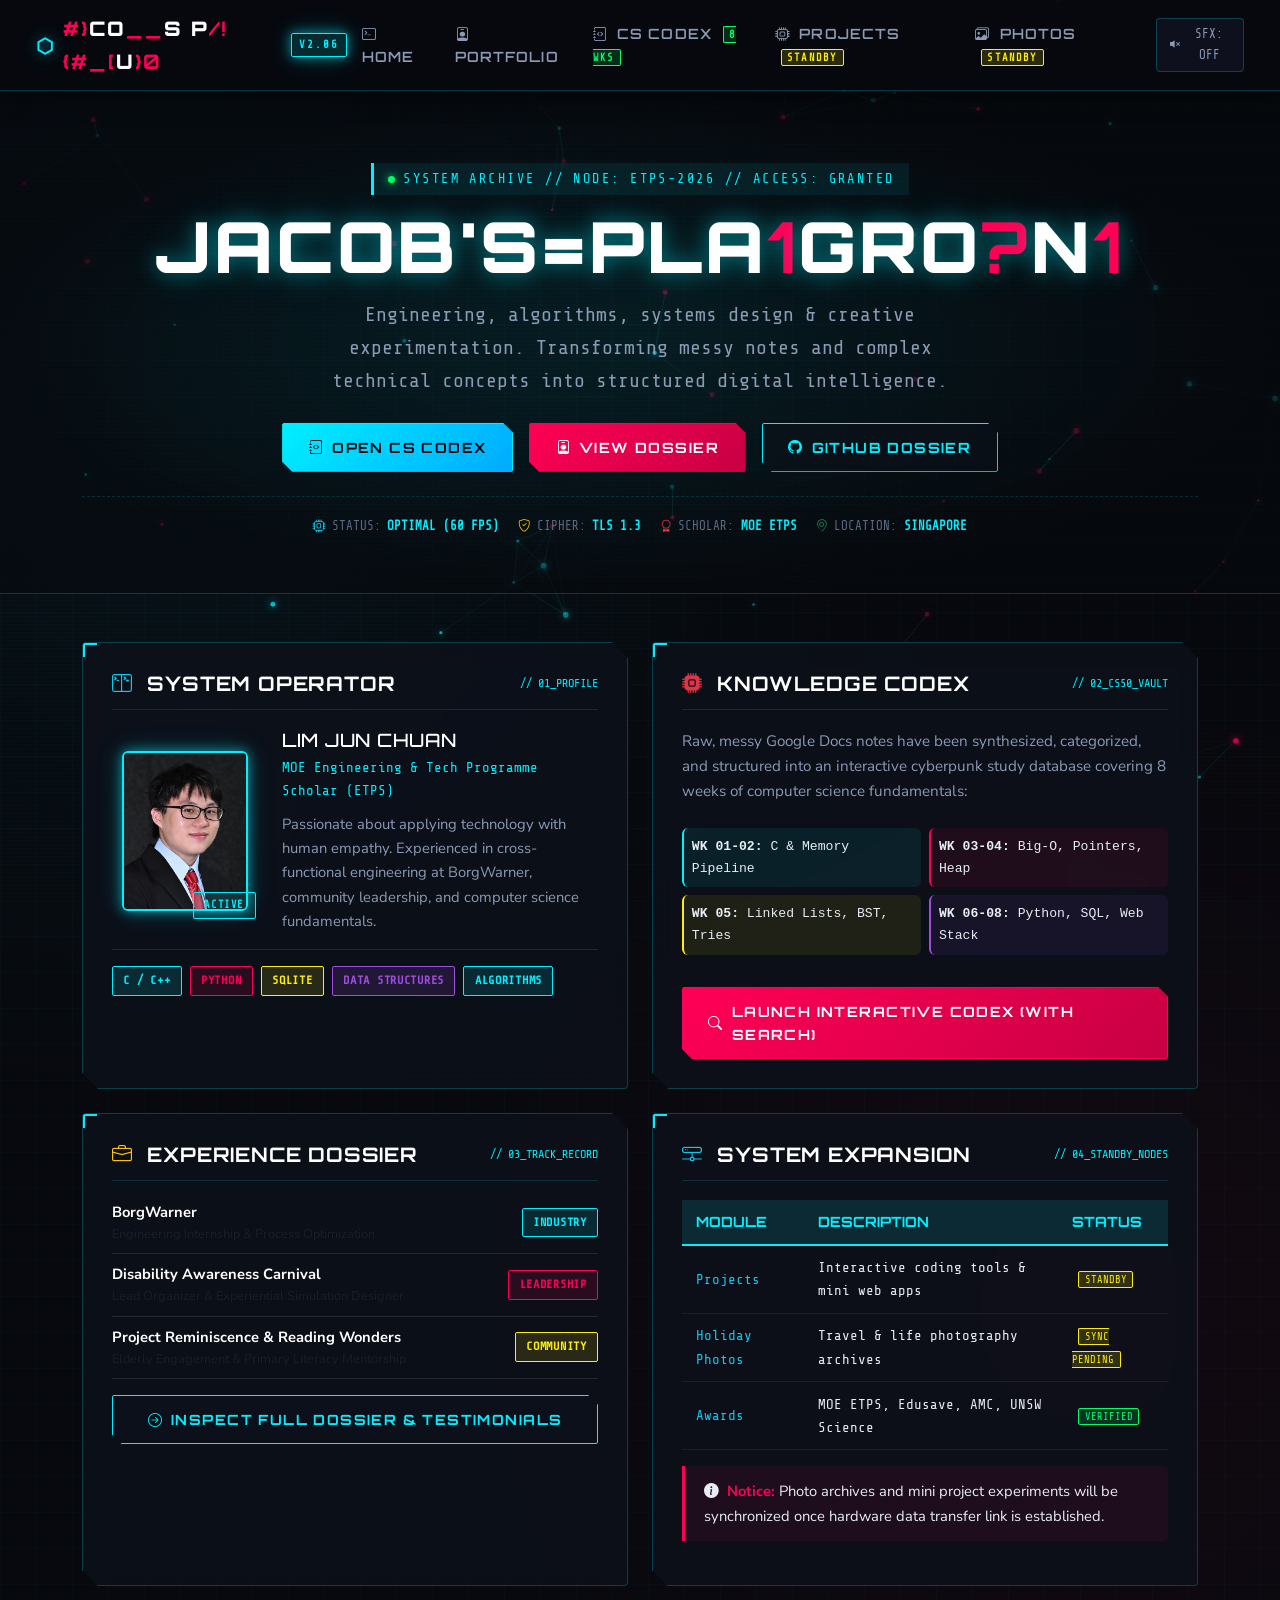
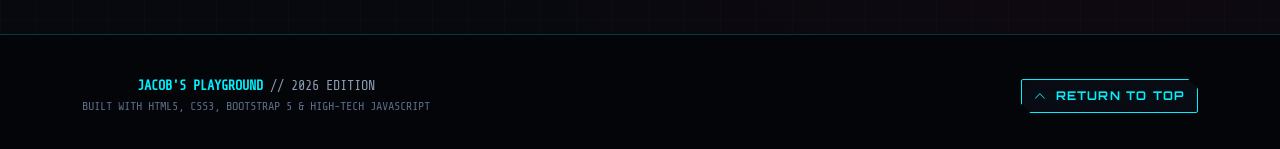
==== commit 2e9c0713: "feat: add root redirect, preview script, and static navbar fallbacks for local viewing" ====
--- a/website/index.html
+++ b/website/index.html
@@ -21,8 +21,58 @@
   <!-- Interactive Background Canvas -->
   <canvas id="cyber-canvas" class="cyber-canvas-bg"></canvas>
 
-  <!-- Navigation Bar Placeholder -->
-  <div id="navbar-placeholder"></div>
+  <!-- Navigation Bar Placeholder (Pre-filled for direct file:// browsing + dynamic fetch) -->
+  <div id="navbar-placeholder">
+    <nav class="navbar navbar-expand-lg site-navbar">
+      <div class="container-fluid">
+        <a class="cyber-brand" href="index.html">
+          <span style="color: var(--cyber-cyan); text-shadow: var(--cyber-cyan-glow);">⬡</span>
+          <span class="cyber-glitch-text">JACOB'S PLAYGROUND</span>
+          <span class="cyber-brand-badge">V2.06</span>
+        </a>
+
+        <div class="d-flex align-items-center gap-2 order-lg-last ms-auto ms-lg-3">
+          <button id="cyber-audio-toggle" class="cyber-audio-btn" title="Toggle Futuristic SFX Audio">
+            <i class="bi bi-volume-mute-fill"></i> SFX: OFF
+          </button>
+
+          <button class="navbar-toggler border-0" type="button" data-bs-toggle="collapse" data-bs-target="#cyberNavMenu" aria-controls="cyberNavMenu" aria-expanded="false" aria-label="Toggle navigation">
+            <span style="color: var(--cyber-cyan); font-size: 1.5rem;"><i class="bi bi-list"></i></span>
+          </button>
+        </div>
+
+        <div class="collapse navbar-collapse" id="cyberNavMenu">
+          <ul class="navbar-nav ms-auto align-items-lg-center">
+            <li class="nav-item">
+              <a class="nav-link active" href="index.html">
+                <i class="bi bi-terminal me-1"></i> HOME
+              </a>
+            </li>
+            <li class="nav-item">
+              <a class="nav-link" href="portfolio/port.html">
+                <i class="bi bi-person-badge me-1"></i> PORTFOLIO
+              </a>
+            </li>
+            <li class="nav-item">
+              <a class="nav-link" href="notefolder/notes.html">
+                <i class="bi bi-journal-code me-1"></i> CS CODEX <span class="nav-status-pill nav-status-live">8 WKS</span>
+              </a>
+            </li>
+            <li class="nav-item">
+              <a class="nav-link" href="projects.html">
+                <i class="bi bi-cpu me-1"></i> PROJECTS <span class="nav-status-pill nav-status-dev">STANDBY</span>
+              </a>
+            </li>
+            <li class="nav-item">
+              <a class="nav-link" href="photos.html">
+                <i class="bi bi-images me-1"></i> PHOTOS <span class="nav-status-pill nav-status-dev">STANDBY</span>
+              </a>
+            </li>
+          </ul>
+        </div>
+      </div>
+    </nav>
+  </div>
 
   <!-- Hero Section -->
   <header class="site-hero text-center">
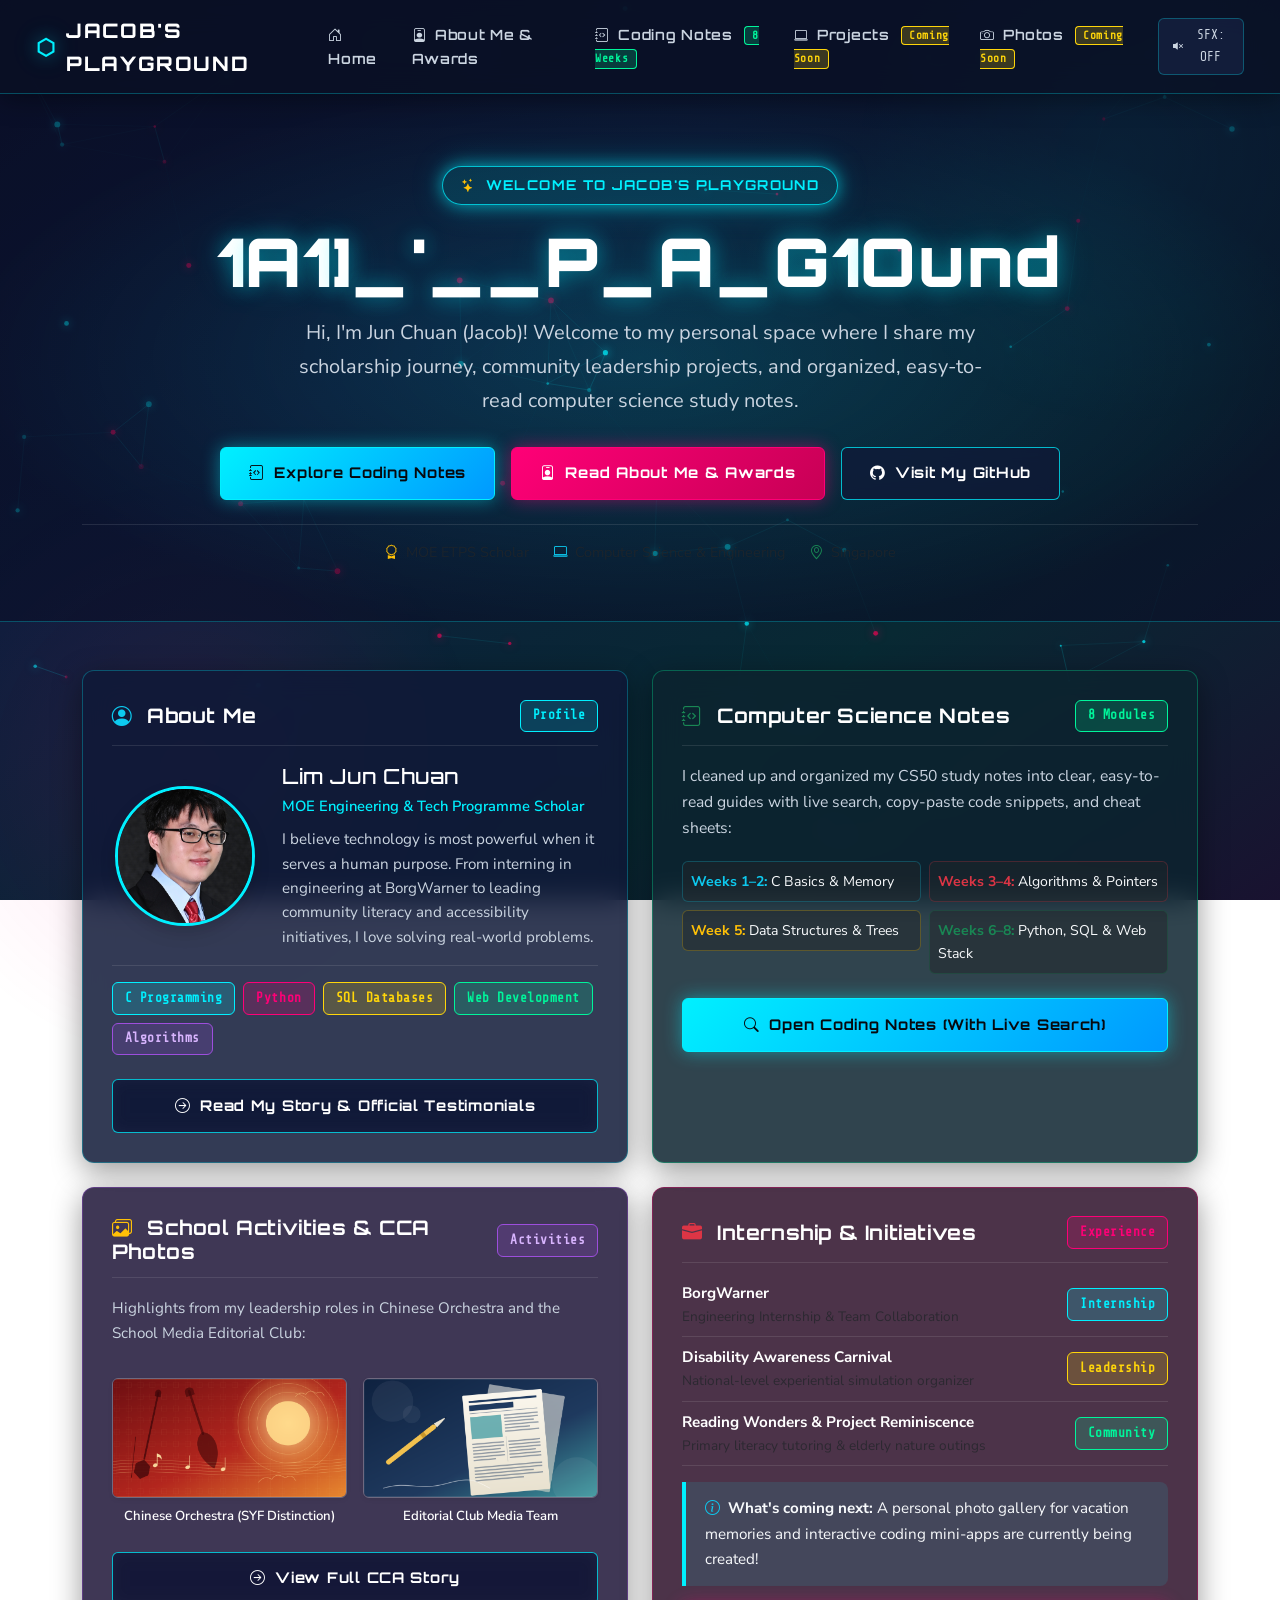
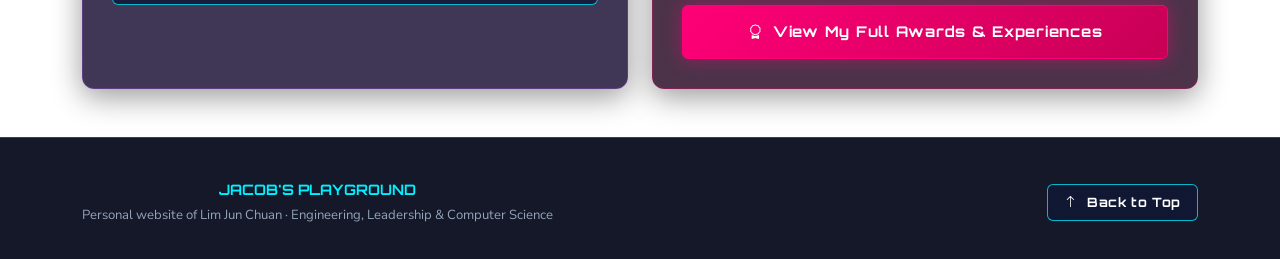
==== commit 248c93d2: "style: simplify vocabulary, add rich neon gradients, and prominent photo card showcases" ====
--- a/website/index.html
+++ b/website/index.html
@@ -3,41 +3,37 @@
 <head>
   <meta charset="utf-8">
   <meta name="viewport" content="width=device-width, initial-scale=1">
-  <title>Jacob's Playground // Cyberpunk Hub</title>
+  <title>Jacob's Playground // Welcome</title>
   
   <!-- Bootstrap 5 CSS -->
   <link href="https://cdn.jsdelivr.net/npm/bootstrap@5.3.8/dist/css/bootstrap.min.css" rel="stylesheet">
   <!-- Bootstrap Icons -->
   <link rel="stylesheet" href="https://cdn.jsdelivr.net/npm/bootstrap-icons@1.11.1/font/bootstrap-icons.css">
   
-  <!-- Cyberpunk Stylesheet -->
+  <!-- Vibrant Stylesheet -->
   <link href="styles.css" rel="stylesheet">
 </head>
 <body class="site-body d-flex flex-column min-vh-100">
-  
-  <!-- Scanlines Effect -->
-  <div class="scanlines-overlay"></div>
 
   <!-- Interactive Background Canvas -->
   <canvas id="cyber-canvas" class="cyber-canvas-bg"></canvas>
 
-  <!-- Navigation Bar Placeholder (Pre-filled for direct file:// browsing + dynamic fetch) -->
+  <!-- Navigation Bar Placeholder (Pre-filled for file:// + dynamic fetch) -->
   <div id="navbar-placeholder">
     <nav class="navbar navbar-expand-lg site-navbar">
       <div class="container-fluid">
         <a class="cyber-brand" href="index.html">
-          <span style="color: var(--cyber-cyan); text-shadow: var(--cyber-cyan-glow);">⬡</span>
-          <span class="cyber-glitch-text">JACOB'S PLAYGROUND</span>
-          <span class="cyber-brand-badge">V2.06</span>
+          <span style="color: var(--neon-cyan); text-shadow: var(--neon-cyan-glow); font-size: 1.4rem;">⬡</span>
+          <span>JACOB'S PLAYGROUND</span>
         </a>
 
         <div class="d-flex align-items-center gap-2 order-lg-last ms-auto ms-lg-3">
-          <button id="cyber-audio-toggle" class="cyber-audio-btn" title="Toggle Futuristic SFX Audio">
-            <i class="bi bi-volume-mute-fill"></i> SFX: OFF
+          <button id="cyber-audio-toggle" class="cyber-audio-btn" title="Toggle Sound Effects">
+            <i class="bi bi-volume-mute-fill"></i> Sound: Off
           </button>
 
           <button class="navbar-toggler border-0" type="button" data-bs-toggle="collapse" data-bs-target="#cyberNavMenu" aria-controls="cyberNavMenu" aria-expanded="false" aria-label="Toggle navigation">
-            <span style="color: var(--cyber-cyan); font-size: 1.5rem;"><i class="bi bi-list"></i></span>
+            <span style="color: var(--neon-cyan); font-size: 1.6rem;"><i class="bi bi-list"></i></span>
           </button>
         </div>
 
@@ -45,27 +41,27 @@
           <ul class="navbar-nav ms-auto align-items-lg-center">
             <li class="nav-item">
               <a class="nav-link active" href="index.html">
-                <i class="bi bi-terminal me-1"></i> HOME
+                <i class="bi bi-house-door me-1"></i> Home
               </a>
             </li>
             <li class="nav-item">
               <a class="nav-link" href="portfolio/port.html">
-                <i class="bi bi-person-badge me-1"></i> PORTFOLIO
+                <i class="bi bi-person-badge me-1"></i> About Me & Awards
               </a>
             </li>
             <li class="nav-item">
               <a class="nav-link" href="notefolder/notes.html">
-                <i class="bi bi-journal-code me-1"></i> CS CODEX <span class="nav-status-pill nav-status-live">8 WKS</span>
+                <i class="bi bi-journal-code me-1"></i> Coding Notes <span class="nav-status-pill nav-status-live">8 Weeks</span>
               </a>
             </li>
             <li class="nav-item">
               <a class="nav-link" href="projects.html">
-                <i class="bi bi-cpu me-1"></i> PROJECTS <span class="nav-status-pill nav-status-dev">STANDBY</span>
+                <i class="bi bi-laptop me-1"></i> Projects <span class="nav-status-pill nav-status-soon">Coming Soon</span>
               </a>
             </li>
             <li class="nav-item">
               <a class="nav-link" href="photos.html">
-                <i class="bi bi-images me-1"></i> PHOTOS <span class="nav-status-pill nav-status-dev">STANDBY</span>
+                <i class="bi bi-camera me-1"></i> Photos <span class="nav-status-pill nav-status-soon">Coming Soon</span>
               </a>
             </li>
           </ul>
@@ -77,34 +73,32 @@
   <!-- Hero Section -->
   <header class="site-hero text-center">
     <div class="container">
-      <div class="hero-tag">
-        <span class="telemetry-dot"></span>
-        <span>SYSTEM ARCHIVE // NODE: ETPS-2026 // ACCESS: GRANTED</span>
+      <div class="hero-welcome-badge">
+        <i class="bi bi-stars text-warning"></i>
+        <span>WELCOME TO JACOB'S PLAYGROUND</span>
       </div>
       
-      <h1 class="hero-title cyber-glitch-text" data-original-text="JACOB'S PLAYGROUND">JACOB'S PLAYGROUND</h1>
+      <h1 class="hero-title cyber-glitch-text" data-original-text="JACOB'S PLAYGROUND">Jacob's Playground</h1>
       <p class="hero-subtitle">
-        Engineering, algorithms, systems design & creative experimentation. Transforming messy notes and complex technical concepts into structured digital intelligence.
+        Hi, I'm Jun Chuan (Jacob)! Welcome to my personal space where I share my scholarship journey, community leadership projects, and organized, easy-to-read computer science study notes.
       </p>
 
       <div class="d-flex justify-content-center align-items-center gap-3 flex-wrap mt-4">
         <a href="notefolder/notes.html" class="btn-cyber btn-cyber-primary">
-          <i class="bi bi-journal-code"></i> Open CS Codex
+          <i class="bi bi-journal-code"></i> Explore Coding Notes
         </a>
         <a href="portfolio/port.html" class="btn-cyber btn-cyber-magenta">
-          <i class="bi bi-person-badge"></i> View Dossier
+          <i class="bi bi-person-badge"></i> Read About Me & Awards
         </a>
         <a href="https://github.com" target="_blank" rel="noopener" class="btn-cyber btn-cyber-outline">
-          <i class="bi bi-github"></i> GitHub Dossier
+          <i class="bi bi-github"></i> Visit My GitHub
         </a>
       </div>
 
-      <!-- Telemetry Strip -->
-      <div class="cyber-telemetry">
-        <span><i class="bi bi-cpu text-info"></i> STATUS: <b>OPTIMAL (60 FPS)</b></span>
-        <span><i class="bi bi-shield-check text-warning"></i> CIPHER: <b>TLS 1.3</b></span>
-        <span><i class="bi bi-award text-danger"></i> SCHOLAR: <b>MOE ETPS</b></span>
-        <span><i class="bi bi-geo-alt text-success"></i> LOCATION: <b>SINGAPORE</b></span>
+      <div class="d-flex justify-content-center gap-4 flex-wrap mt-4 pt-3 border-top border-white border-opacity-10 text-muted" style="font-size: 0.9rem;">
+        <span><i class="bi bi-award text-warning me-1"></i> MOE ETPS Scholar</span>
+        <span><i class="bi bi-laptop text-info me-1"></i> Computer Science & Engineering</span>
+        <span><i class="bi bi-geo-alt text-success me-1"></i> Singapore</span>
       </div>
     </div>
   </header>
@@ -113,173 +107,176 @@
   <main class="container my-5 flex-grow-1 position-relative" style="z-index: 10;">
     <div class="row g-4">
       
-      <!-- Card 1: System Briefing & Bio -->
+      <!-- Card 1: About Me (Profile) -->
       <div class="col-lg-6">
-        <div class="cyber-card cyber-cut cyber-tilt h-100">
+        <div class="cyber-card cyber-tilt h-100">
           <div class="cyber-card-header">
             <h2 class="cyber-card-title">
-              <i class="bi bi-terminal-split text-info me-2"></i> SYSTEM OPERATOR
+              <i class="bi bi-person-circle text-info me-2"></i> About Me
             </h2>
-            <span class="cyber-card-code">// 01_PROFILE</span>
+            <span class="cyber-badge cyber-badge-cyan">Profile</span>
           </div>
 
           <div class="row align-items-center mb-3">
             <div class="col-sm-4 text-center mb-3 mb-sm-0">
-              <div style="position: relative; display: inline-block;">
-                <img src="images/portrait.jpg" alt="Jacob Lim Jun Chuan" class="img-fluid rounded" style="border: 2px solid var(--cyber-cyan); box-shadow: var(--cyber-cyan-glow); max-height: 160px; object-fit: cover;">
-                <div style="position: absolute; bottom: -8px; right: -8px;">
-                  <span class="cyber-badge cyber-badge-cyan" style="font-size: 0.65rem;">ACTIVE</span>
-                </div>
-              </div>
+              <img src="images/portrait.jpg" alt="Lim Jun Chuan" class="img-fluid rounded-circle shadow" style="border: 3px solid var(--neon-cyan); box-shadow: var(--neon-cyan-glow); width: 140px; height: 140px; object-fit: cover;">
             </div>
             <div class="col-sm-8">
-              <h4 style="font-size: 1.15rem; color: #fff; margin-bottom: 0.3rem;">LIM JUN CHUAN</h4>
-              <p style="font-size: 0.88rem; color: var(--cyber-cyan); font-family: var(--font-mono); margin-bottom: 0.6rem;">
-                MOE Engineering & Tech Programme Scholar (ETPS)
+              <h3 style="font-size: 1.3rem; color: #fff; margin-bottom: 0.3rem;">Lim Jun Chuan</h3>
+              <p style="font-size: 0.92rem; color: var(--neon-cyan); font-weight: 600; margin-bottom: 0.6rem;">
+                MOE Engineering & Tech Programme Scholar
               </p>
-              <p style="font-size: 0.92rem; color: var(--cyber-text-muted); margin: 0;">
-                Passionate about applying technology with human empathy. Experienced in cross-functional engineering at BorgWarner, community leadership, and computer science fundamentals.
+              <p style="font-size: 0.95rem; color: var(--text-muted); margin: 0; line-height: 1.6;">
+                I believe technology is most powerful when it serves a human purpose. From interning in engineering at BorgWarner to leading community literacy and accessibility initiatives, I love solving real-world problems.
               </p>
             </div>
           </div>
 
-          <div class="d-flex flex-wrap gap-2 mt-3 pt-3 border-top border-secondary border-opacity-25">
-            <span class="cyber-badge cyber-badge-cyan">C / C++</span>
-            <span class="cyber-badge cyber-badge-magenta">PYTHON</span>
-            <span class="cyber-badge cyber-badge-yellow">SQLITE</span>
-            <span class="cyber-badge cyber-badge-purple">DATA STRUCTURES</span>
-            <span class="cyber-badge cyber-badge-cyan">ALGORITHMS</span>
-          </div>
-        </div>
-      </div>
-
-      <!-- Card 2: Knowledge Base & CS Codex -->
+          <div class="d-flex flex-wrap gap-2 mt-3 pt-3 border-top border-white border-opacity-10">
+            <span class="cyber-badge cyber-badge-cyan">C Programming</span>
+            <span class="cyber-badge cyber-badge-magenta">Python</span>
+            <span class="cyber-badge cyber-badge-yellow">SQL Databases</span>
+            <span class="cyber-badge cyber-badge-green">Web Development</span>
+            <span class="cyber-badge cyber-badge-purple">Algorithms</span>
+          </div>
+
+          <div class="mt-4">
+            <a href="portfolio/port.html" class="btn-cyber btn-cyber-outline w-100 justify-content-center">
+              <i class="bi bi-arrow-right-circle"></i> Read My Story & Official Testimonials
+            </a>
+          </div>
+        </div>
+      </div>
+
+      <!-- Card 2: Coding Notes & CS50 Guides -->
       <div class="col-lg-6">
-        <div class="cyber-card cyber-cut cyber-tilt cyber-card-magenta h-100">
+        <div class="cyber-card cyber-card-teal cyber-tilt h-100">
           <div class="cyber-card-header">
             <h2 class="cyber-card-title">
-              <i class="bi bi-cpu-fill text-danger me-2"></i> KNOWLEDGE CODEX
+              <i class="bi bi-journal-code text-success me-2"></i> Computer Science Notes
             </h2>
-            <span class="cyber-card-code">// 02_CS50_VAULT</span>
-          </div>
-
-          <p style="color: var(--cyber-text-muted); font-size: 0.95rem;">
-            Raw, messy Google Docs notes have been synthesized, categorized, and structured into an interactive cyberpunk study database covering 8 weeks of computer science fundamentals:
+            <span class="cyber-badge cyber-badge-green">8 Modules</span>
+          </div>
+
+          <p style="color: var(--text-muted); font-size: 0.98rem; margin-bottom: 1.2rem;">
+            I cleaned up and organized my CS50 study notes into clear, easy-to-read guides with live search, copy-paste code snippets, and cheat sheets:
           </p>
 
-          <div class="row g-2 my-2 font-monospace" style="font-size: 0.82rem;">
-            <div class="col-6">
-              <div class="p-2 rounded" style="background: rgba(0, 240, 255, 0.08); border-left: 2px solid var(--cyber-cyan);">
-                <b>WK 01-02:</b> C & Memory Pipeline
-              </div>
-            </div>
-            <div class="col-6">
-              <div class="p-2 rounded" style="background: rgba(255, 0, 85, 0.08); border-left: 2px solid var(--cyber-magenta);">
-                <b>WK 03-04:</b> Big-O, Pointers, Heap
-              </div>
-            </div>
-            <div class="col-6">
-              <div class="p-2 rounded" style="background: rgba(252, 238, 10, 0.08); border-left: 2px solid var(--cyber-yellow);">
-                <b>WK 05:</b> Linked Lists, BST, Tries
-              </div>
-            </div>
-            <div class="col-6">
-              <div class="p-2 rounded" style="background: rgba(157, 78, 221, 0.08); border-left: 2px solid var(--cyber-purple);">
-                <b>WK 06-08:</b> Python, SQL, Web Stack
-              </div>
-            </div>
-          </div>
-
-          <div class="mt-4 pt-2">
-            <a href="notefolder/notes.html" class="btn-cyber btn-cyber-magenta w-100 justify-content-center">
-              <i class="bi bi-search"></i> Launch Interactive Codex (With Search)
+          <div class="row g-2 mb-3" style="font-size: 0.88rem;">
+            <div class="col-6">
+              <div class="p-2 rounded bg-dark bg-opacity-50 border border-info border-opacity-25">
+                <b class="text-info">Weeks 1–2:</b> C Basics & Memory
+              </div>
+            </div>
+            <div class="col-6">
+              <div class="p-2 rounded bg-dark bg-opacity-50 border border-danger border-opacity-25">
+                <b class="text-danger">Weeks 3–4:</b> Algorithms & Pointers
+              </div>
+            </div>
+            <div class="col-6">
+              <div class="p-2 rounded bg-dark bg-opacity-50 border border-warning border-opacity-25">
+                <b class="text-warning">Week 5:</b> Data Structures & Trees
+              </div>
+            </div>
+            <div class="col-6">
+              <div class="p-2 rounded bg-dark bg-opacity-50 border border-success border-opacity-25">
+                <b class="text-success">Weeks 6–8:</b> Python, SQL & Web Stack
+              </div>
+            </div>
+          </div>
+
+          <div class="mt-auto pt-2">
+            <a href="notefolder/notes.html" class="btn-cyber btn-cyber-primary w-100 justify-content-center">
+              <i class="bi bi-search"></i> Open Coding Notes (With Live Search)
             </a>
           </div>
         </div>
       </div>
 
-      <!-- Card 3: Experience Matrix -->
+      <!-- Card 3: School Activities & Photos (CCA) -->
       <div class="col-lg-6">
-        <div class="cyber-card cyber-cut cyber-tilt h-100">
+        <div class="cyber-card cyber-card-purple cyber-tilt h-100">
           <div class="cyber-card-header">
             <h2 class="cyber-card-title">
-              <i class="bi bi-briefcase text-warning me-2"></i> EXPERIENCE DOSSIER
+              <i class="bi bi-images text-warning me-2"></i> School Activities & CCA Photos
             </h2>
-            <span class="cyber-card-code">// 03_TRACK_RECORD</span>
-          </div>
-
-          <ul class="list-unstyled mb-3" style="font-size: 0.92rem;">
-            <li class="mb-2 pb-2 border-bottom border-secondary border-opacity-25 d-flex justify-content-between align-items-center">
+            <span class="cyber-badge cyber-badge-purple">Activities</span>
+          </div>
+
+          <p style="color: var(--text-muted); font-size: 0.95rem;">
+            Highlights from my leadership roles in Chinese Orchestra and the School Media Editorial Club:
+          </p>
+
+          <div class="row g-3 my-2">
+            <div class="col-6">
+              <div class="rounded overflow-hidden border border-white border-opacity-25 shadow-sm" style="height: 120px;">
+                <img src="images/chinese-orchestra-card.png" alt="Chinese Orchestra" style="width: 100%; height: 100%; object-fit: cover;">
+              </div>
+              <div class="text-center mt-2" style="font-size: 0.82rem; font-weight: 600; color: #fff;">
+                Chinese Orchestra (SYF Distinction)
+              </div>
+            </div>
+            <div class="col-6">
+              <div class="rounded overflow-hidden border border-white border-opacity-25 shadow-sm" style="height: 120px;">
+                <img src="images/editorial-club-card.png" alt="Editorial Club" style="width: 100%; height: 100%; object-fit: cover;">
+              </div>
+              <div class="text-center mt-2" style="font-size: 0.82rem; font-weight: 600; color: #fff;">
+                Editorial Club Media Team
+              </div>
+            </div>
+          </div>
+
+          <div class="mt-4">
+            <a href="portfolio/port.html#cca" class="btn-cyber btn-cyber-outline w-100 justify-content-center">
+              <i class="bi bi-arrow-right-circle"></i> View Full CCA Story
+            </a>
+          </div>
+        </div>
+      </div>
+
+      <!-- Card 4: Experiences & Upcoming Pages -->
+      <div class="col-lg-6">
+        <div class="cyber-card cyber-card-magenta cyber-tilt h-100">
+          <div class="cyber-card-header">
+            <h2 class="cyber-card-title">
+              <i class="bi bi-briefcase-fill text-danger me-2"></i> Internship & Initiatives
+            </h2>
+            <span class="cyber-badge cyber-badge-magenta">Experience</span>
+          </div>
+
+          <ul class="list-unstyled mb-3" style="font-size: 0.95rem;">
+            <li class="mb-2 pb-2 border-bottom border-white border-opacity-10 d-flex justify-content-between align-items-center">
               <div>
                 <strong class="text-white">BorgWarner</strong>
-                <span class="text-muted d-block" style="font-size: 0.8rem;">Engineering Internship & Process Optimization</span>
-              </div>
-              <span class="cyber-badge cyber-badge-cyan">INDUSTRY</span>
-            </li>
-            <li class="mb-2 pb-2 border-bottom border-secondary border-opacity-25 d-flex justify-content-between align-items-center">
+                <span class="text-muted d-block" style="font-size: 0.85rem;">Engineering Internship & Team Collaboration</span>
+              </div>
+              <span class="cyber-badge cyber-badge-cyan">Internship</span>
+            </li>
+            <li class="mb-2 pb-2 border-bottom border-white border-opacity-10 d-flex justify-content-between align-items-center">
               <div>
                 <strong class="text-white">Disability Awareness Carnival</strong>
-                <span class="text-muted d-block" style="font-size: 0.8rem;">Lead Organizer & Experiential Simulation Designer</span>
-              </div>
-              <span class="cyber-badge cyber-badge-magenta">LEADERSHIP</span>
-            </li>
-            <li class="mb-2 pb-2 border-bottom border-secondary border-opacity-25 d-flex justify-content-between align-items-center">
+                <span class="text-muted d-block" style="font-size: 0.85rem;">National-level experiential simulation organizer</span>
+              </div>
+              <span class="cyber-badge cyber-badge-yellow">Leadership</span>
+            </li>
+            <li class="mb-2 pb-2 border-bottom border-white border-opacity-10 d-flex justify-content-between align-items-center">
               <div>
-                <strong class="text-white">Project Reminiscence & Reading Wonders</strong>
-                <span class="text-muted d-block" style="font-size: 0.8rem;">Elderly Engagement & Primary Literacy Mentorship</span>
-              </div>
-              <span class="cyber-badge cyber-badge-yellow">COMMUNITY</span>
+                <strong class="text-white">Reading Wonders & Project Reminiscence</strong>
+                <span class="text-muted d-block" style="font-size: 0.85rem;">Primary literacy tutoring & elderly nature outings</span>
+              </div>
+              <span class="cyber-badge cyber-badge-green">Community</span>
             </li>
           </ul>
 
-          <a href="portfolio/port.html#experience" class="btn-cyber btn-cyber-outline w-100 justify-content-center">
-            <i class="bi bi-arrow-right-circle"></i> Inspect Full Dossier & Testimonials
-          </a>
-        </div>
-      </div>
-
-      <!-- Card 4: Future Modules / Standby Matrix -->
-      <div class="col-lg-6">
-        <div class="cyber-card cyber-cut cyber-tilt h-100">
-          <div class="cyber-card-header">
-            <h2 class="cyber-card-title">
-              <i class="bi bi-hdd-network text-info me-2"></i> SYSTEM EXPANSION
-            </h2>
-            <span class="cyber-card-code">// 04_STANDBY_NODES</span>
-          </div>
-
-          <div class="cyber-table-wrapper">
-            <table class="cyber-table">
-              <thead>
-                <tr>
-                  <th>MODULE</th>
-                  <th>DESCRIPTION</th>
-                  <th>STATUS</th>
-                </tr>
-              </thead>
-              <tbody>
-                <tr>
-                  <td><a href="projects.html" class="text-info text-decoration-none">Projects</a></td>
-                  <td>Interactive coding tools & mini web apps</td>
-                  <td><span class="nav-status-pill nav-status-dev">STANDBY</span></td>
-                </tr>
-                <tr>
-                  <td><a href="photos.html" class="text-info text-decoration-none">Holiday Photos</a></td>
-                  <td>Travel & life photography archives</td>
-                  <td><span class="nav-status-pill nav-status-dev">SYNC PENDING</span></td>
-                </tr>
-                <tr>
-                  <td><a href="portfolio/port.html#awards" class="text-info text-decoration-none">Awards</a></td>
-                  <td>MOE ETPS, Edusave, AMC, UNSW Science</td>
-                  <td><span class="nav-status-pill nav-status-live">VERIFIED</span></td>
-                </tr>
-              </tbody>
-            </table>
-          </div>
-
           <div class="cyber-callout mt-3">
-            <i class="bi bi-info-circle-fill me-1"></i>
-            <b>Notice:</b> Photo archives and mini project experiments will be synchronized once hardware data transfer link is established.
+            <i class="bi bi-info-circle text-info me-1"></i>
+            <b>What's coming next:</b> A personal photo gallery for vacation memories and interactive coding mini-apps are currently being created!
+          </div>
+
+          <div class="mt-3">
+            <a href="portfolio/port.html#experience" class="btn-cyber btn-cyber-magenta w-100 justify-content-center">
+              <i class="bi bi-award"></i> View My Full Awards & Experiences
+            </a>
           </div>
         </div>
       </div>
@@ -287,19 +284,19 @@
     </div>
   </main>
 
-  <!-- Cyber Footer -->
+  <!-- Footer -->
   <footer class="site-footer">
     <div class="container">
       <div class="d-flex justify-content-between align-items-center flex-wrap gap-3">
         <div>
-          <span style="color: var(--cyber-cyan); font-weight: bold;">JACOB'S PLAYGROUND</span> // 2026 EDITION
-          <div style="font-size: 0.75rem; color: var(--cyber-text-dim);">
-            BUILT WITH HTML5, CSS3, BOOTSTRAP 5 & HIGH-TECH JAVASCRIPT
+          <span style="color: var(--neon-cyan); font-weight: 700; font-family: var(--font-display);">JACOB'S PLAYGROUND</span>
+          <div style="font-size: 0.82rem; color: var(--text-dim); margin-top: 0.2rem;">
+            Personal website of Lim Jun Chuan · Engineering, Leadership & Computer Science
           </div>
         </div>
         <div>
-          <a href="#top" class="btn-cyber btn-cyber-outline" style="padding: 0.4rem 0.8rem; font-size: 0.75rem;">
-            <i class="bi bi-chevron-up"></i> RETURN TO TOP
+          <a href="#top" class="btn-cyber btn-cyber-outline" style="padding: 0.45rem 1rem; font-size: 0.8rem;">
+            <i class="bi bi-arrow-up"></i> Back to Top
           </a>
         </div>
       </div>
@@ -308,7 +305,6 @@
 
   <!-- Bootstrap JS Bundle -->
   <script src="https://cdn.jsdelivr.net/npm/bootstrap@5.3.8/dist/js/bootstrap.bundle.min.js"></script>
-
   <!-- Cyberpunk Interactive Engine -->
   <script src="cyber-effects.js"></script>
 
@@ -318,7 +314,6 @@
       .then(response => response.text())
       .then(html => {
         document.getElementById('navbar-placeholder').innerHTML = html;
-        // Mark active
         const homeLink = document.querySelector('.site-navbar a[href="index.html"]');
         if (homeLink) homeLink.classList.add('active');
         if (window.initCyberpunkEngine) window.initCyberpunkEngine();
--- a/website/styles.css
+++ b/website/styles.css
@@ -1,41 +1,48 @@
 /* ============================================================
-   CYBERPUNK NEON THEME ENGINE - JACOB'S PLAYGROUND & CODEX
+   VIBRANT NEON GRADIENT THEME - JACOB'S PLAYGROUND & CODEX
    ============================================================ */
 
-@import url('https://fonts.googleapis.com/css2?family=Chakra+Petch:wght@400;600;700&family=Nunito+Sans:wght@300;400;600;700&family=Share+Tech+Mono&family=Orbitron:wght@500;700;900&display=swap');
+@import url('https://fonts.googleapis.com/css2?family=Chakra+Petch:wght@500;600;700&family=Nunito+Sans:wght@300;400;600;700;800&family=Share+Tech+Mono&family=Orbitron:wght@600;700;900&display=swap');
 
 :root {
-  /* Core Cyberpunk Palette */
-  --cyber-bg: #07090e;
-  --cyber-bg-alt: #0d111a;
-  --cyber-card: rgba(13, 17, 27, 0.78);
-  --cyber-card-solid: #0f1422;
-  --cyber-card-hover: rgba(20, 26, 42, 0.92);
-
-  /* Neon Accents */
-  --cyber-cyan: #00f0ff;
-  --cyber-cyan-glow: 0 0 12px rgba(0, 240, 255, 0.55), 0 0 24px rgba(0, 240, 255, 0.25);
-  --cyber-cyan-rgb: 0, 240, 255;
-
-  --cyber-magenta: #ff0055;
-  --cyber-magenta-glow: 0 0 12px rgba(255, 0, 85, 0.55), 0 0 24px rgba(255, 0, 85, 0.25);
-  --cyber-magenta-rgb: 255, 0, 85;
-
-  --cyber-yellow: #fcee0a;
-  --cyber-yellow-glow: 0 0 12px rgba(252, 238, 10, 0.5);
-
-  --cyber-purple: #9d4edd;
-  --cyber-purple-glow: 0 0 12px rgba(157, 78, 221, 0.5);
-
-  --cyber-green: #00ff66;
-
-  /* Typography & Borders */
-  --cyber-border: rgba(0, 240, 255, 0.22);
-  --cyber-border-active: rgba(0, 240, 255, 0.85);
-  --cyber-border-magenta: rgba(255, 0, 85, 0.5);
-  --cyber-text: #e6edf3;
-  --cyber-text-muted: #8b9bb4;
-  --cyber-text-dim: #5c6b84;
+  /* Rich Vibrant Background Gradients */
+  --site-bg-start: #0a0e27;
+  --site-bg-mid: #0d1e3d;
+  --site-bg-teal: #082933;
+  --site-bg-purple: #1a1236;
+
+  /* Card Surfaces - Colorful Glassmorphism */
+  --card-bg-blue: rgba(16, 25, 56, 0.85);
+  --card-bg-teal: rgba(12, 36, 48, 0.85);
+  --card-bg-purple: rgba(30, 20, 56, 0.85);
+  --card-bg-magenta: rgba(45, 16, 42, 0.85);
+
+  /* Luminous Neon Accents */
+  --neon-cyan: #00f0ff;
+  --neon-cyan-glow: 0 0 16px rgba(0, 240, 255, 0.55), 0 0 32px rgba(0, 240, 255, 0.25);
+
+  --neon-magenta: #ff0077;
+  --neon-magenta-glow: 0 0 16px rgba(255, 0, 119, 0.55), 0 0 32px rgba(255, 0, 119, 0.25);
+
+  --neon-yellow: #ffd60a;
+  --neon-yellow-glow: 0 0 16px rgba(255, 214, 10, 0.5);
+
+  --neon-purple: #9d4edd;
+  --neon-purple-glow: 0 0 16px rgba(157, 78, 221, 0.5);
+
+  --neon-green: #00f59b;
+  --neon-green-glow: 0 0 16px rgba(0, 245, 155, 0.5);
+
+  /* Borders & Text */
+  --border-subtle: rgba(0, 240, 255, 0.28);
+  --border-cyan: rgba(0, 240, 255, 0.75);
+  --border-magenta: rgba(255, 0, 119, 0.75);
+  --border-yellow: rgba(255, 214, 10, 0.75);
+  --border-green: rgba(0, 245, 155, 0.75);
+
+  --text-main: #f8fafc;
+  --text-muted: #cbd5e1;
+  --text-dim: #94a3b8;
 
   /* Fonts */
   --font-display: 'Orbitron', 'Chakra Petch', sans-serif;
@@ -43,7 +50,6 @@
   --font-mono: 'Share Tech Mono', 'JetBrains Mono', monospace;
 }
 
-/* Base Reset & Styling */
 *, *::before, *::after {
   box-sizing: border-box;
 }
@@ -56,14 +62,11 @@
 body.site-body {
   margin: 0;
   padding: 0;
-  background-color: var(--cyber-bg);
-  background-image: 
-    radial-gradient(circle at 15% 25%, rgba(0, 240, 255, 0.05) 0%, transparent 40%),
-    radial-gradient(circle at 85% 75%, rgba(255, 0, 85, 0.05) 0%, transparent 40%),
-    linear-gradient(rgba(0, 240, 255, 0.02) 1px, transparent 1px),
-    linear-gradient(90deg, rgba(0, 240, 255, 0.02) 1px, transparent 1px);
-  background-size: 100% 100%, 100% 100%, 36px 36px, 36px 36px;
-  color: var(--cyber-text);
+  /* Rich, lively multi-stop neon gradient */
+  background: linear-gradient(145deg, #0b102b 0%, #0d1e3d 35%, #082933 70%, #191230 100%);
+  background-attachment: fixed;
+  background-size: cover;
+  color: var(--text-main);
   font-family: var(--font-body);
   line-height: 1.65;
   overflow-x: hidden;
@@ -71,25 +74,47 @@
   min-height: 100vh;
 }
 
-/* Custom Cyber Scrollbar */
+/* Ambient Colorful Background Glow Orbs */
+body.site-body::before {
+  content: '';
+  position: fixed;
+  top: -10vw;
+  right: -10vw;
+  width: 45vw;
+  height: 45vw;
+  border-radius: 50%;
+  background: radial-gradient(circle, rgba(0, 240, 255, 0.12) 0%, transparent 65%);
+  pointer-events: none;
+  z-index: 0;
+}
+
+body.site-body::after {
+  content: '';
+  position: fixed;
+  bottom: -15vw;
+  left: -10vw;
+  width: 50vw;
+  height: 50vw;
+  border-radius: 50%;
+  background: radial-gradient(circle, rgba(255, 0, 119, 0.1) 0%, transparent 65%);
+  pointer-events: none;
+  z-index: 0;
+}
+
+/* Custom Scrollbar */
 ::-webkit-scrollbar {
   width: 8px;
   height: 8px;
 }
 ::-webkit-scrollbar-track {
-  background: var(--cyber-bg);
-  border-left: 1px solid rgba(0, 240, 255, 0.1);
+  background: #0a0e24;
 }
 ::-webkit-scrollbar-thumb {
-  background: linear-gradient(180deg, var(--cyber-cyan), var(--cyber-magenta));
+  background: linear-gradient(180deg, var(--neon-cyan), var(--neon-magenta));
   border-radius: 4px;
 }
-::-webkit-scrollbar-thumb:hover {
-  background: var(--cyber-cyan);
-  box-shadow: var(--cyber-cyan-glow);
-}
-
-/* Interactive Particle Canvas (Fixed Background) */
+
+/* Interactive Background Canvas */
 .cyber-canvas-bg {
   position: fixed;
   top: 0;
@@ -100,81 +125,50 @@
   pointer-events: none;
 }
 
-/* Subtle Scanlines Overlay */
-.scanlines-overlay {
-  position: fixed;
-  top: 0;
-  left: 0;
-  width: 100%;
-  height: 100%;
-  pointer-events: none;
-  z-index: 1;
-  background: linear-gradient(
-    rgba(18, 16, 16, 0) 50%, 
-    rgba(0, 0, 0, 0.15) 50%
-  );
-  background-size: 100% 4px;
-  opacity: 0.55;
-}
-
 /* Headings */
-h1, h2, h3, h4, h5, h6, .cyber-title {
-  font-family: var(--font-display);
-  letter-spacing: 0.04em;
-  text-transform: uppercase;
+h1, h2, h3, h4, h5, h6 {
+  font-family: var(--font-display);
+  letter-spacing: 0.03em;
   color: #ffffff;
 }
 
 /* ============================================================
-   CYBER NAVIGATION BAR
+   NAVIGATION BAR
    ============================================================ */
 .site-navbar {
   position: sticky;
   top: 0;
   z-index: 1000;
-  background: rgba(7, 9, 14, 0.88);
-  backdrop-filter: blur(14px);
-  -webkit-backdrop-filter: blur(14px);
-  border-bottom: 1px solid var(--cyber-border);
-  box-shadow: 0 4px 20px rgba(0, 0, 0, 0.6);
-  padding: 0.75rem 1.5rem;
+  background: rgba(10, 15, 36, 0.88);
+  backdrop-filter: blur(16px);
+  -webkit-backdrop-filter: blur(16px);
+  border-bottom: 1px solid var(--border-subtle);
+  box-shadow: 0 4px 25px rgba(0, 0, 0, 0.4);
+  padding: 0.85rem 1.5rem;
   transition: all 0.3s ease;
 }
 
-.site-navbar.scrolled {
-  border-bottom-color: var(--cyber-cyan);
-  box-shadow: 0 6px 25px rgba(0, 240, 255, 0.18);
-}
-
 .cyber-brand {
   font-family: var(--font-display);
-  font-weight: 900;
+  font-weight: 800;
   font-size: 1.25rem;
-  letter-spacing: 0.1em;
+  letter-spacing: 0.08em;
   color: #fff !important;
   display: flex;
   align-items: center;
-  gap: 0.5rem;
+  gap: 0.6rem;
   text-decoration: none;
 }
-
-.cyber-brand-badge {
-  font-family: var(--font-mono);
-  font-size: 0.68rem;
-  padding: 0.15rem 0.45rem;
-  background: rgba(0, 240, 255, 0.15);
-  color: var(--cyber-cyan);
-  border: 1px solid var(--cyber-cyan);
-  border-radius: 2px;
-  box-shadow: var(--cyber-cyan-glow);
+.cyber-brand:hover {
+  text-decoration: none;
 }
 
 .site-navbar .nav-link {
   font-family: var(--font-display);
   font-size: 0.88rem;
   font-weight: 600;
-  letter-spacing: 0.08em;
-  color: var(--cyber-text-muted) !important;
+  letter-spacing: 0.05em;
+  color: var(--text-muted) !important;
   padding: 0.5rem 0.9rem !important;
   transition: all 0.25s ease;
   position: relative;
@@ -182,8 +176,8 @@
 
 .site-navbar .nav-link:hover,
 .site-navbar .nav-link.active {
-  color: var(--cyber-cyan) !important;
-  text-shadow: var(--cyber-cyan-glow);
+  color: var(--neon-cyan) !important;
+  text-shadow: var(--neon-cyan-glow);
 }
 
 .site-navbar .nav-link.active::after {
@@ -193,288 +187,232 @@
   left: 0.9rem;
   right: 0.9rem;
   height: 2px;
-  background: var(--cyber-cyan);
-  box-shadow: var(--cyber-cyan-glow);
+  background: var(--neon-cyan);
+  box-shadow: var(--neon-cyan-glow);
 }
 
 .nav-status-pill {
   font-family: var(--font-mono);
-  font-size: 0.65rem;
-  padding: 0.1rem 0.35rem;
-  border-radius: 2px;
-  margin-left: 0.35rem;
+  font-size: 0.7rem;
+  padding: 0.15rem 0.45rem;
+  border-radius: 4px;
+  margin-left: 0.4rem;
   vertical-align: middle;
 }
-.nav-status-dev {
-  background: rgba(252, 238, 10, 0.15);
-  color: var(--cyber-yellow);
-  border: 1px solid var(--cyber-yellow);
-}
 .nav-status-live {
-  background: rgba(0, 255, 102, 0.15);
-  color: var(--cyber-green);
-  border: 1px solid var(--cyber-green);
-}
-
-/* Sound Toggle Button */
+  background: rgba(0, 245, 155, 0.2);
+  color: var(--neon-green);
+  border: 1px solid var(--neon-green);
+}
+.nav-status-soon {
+  background: rgba(255, 214, 10, 0.2);
+  color: var(--neon-yellow);
+  border: 1px solid var(--neon-yellow);
+}
+
+/* Sound Button */
 .cyber-audio-btn {
   font-family: var(--font-mono);
-  font-size: 0.78rem;
-  color: var(--cyber-text-muted);
-  background: rgba(20, 26, 42, 0.6);
-  border: 1px solid var(--cyber-border);
-  padding: 0.35rem 0.75rem;
-  border-radius: 4px;
+  font-size: 0.8rem;
+  color: var(--text-muted);
+  background: rgba(25, 36, 70, 0.65);
+  border: 1px solid var(--border-subtle);
+  padding: 0.4rem 0.85rem;
+  border-radius: 6px;
   cursor: pointer;
   display: inline-flex;
   align-items: center;
   gap: 0.4rem;
-  transition: all 0.2s ease;
-}
-.cyber-audio-btn:hover {
-  border-color: var(--cyber-cyan);
-  color: var(--cyber-cyan);
-  box-shadow: var(--cyber-cyan-glow);
-}
+  transition: all 0.25s ease;
+}
+.cyber-audio-btn:hover,
 .cyber-audio-btn.active {
-  background: rgba(0, 240, 255, 0.15);
-  border-color: var(--cyber-cyan);
-  color: var(--cyber-cyan);
-  box-shadow: var(--cyber-cyan-glow);
+  border-color: var(--neon-cyan);
+  color: #fff;
+  background: rgba(0, 240, 255, 0.2);
+  box-shadow: var(--neon-cyan-glow);
 }
 
 /* ============================================================
-   CYBERPUNK HERO SECTION
+   HERO SECTION
    ============================================================ */
 .site-hero {
   position: relative;
   z-index: 10;
   padding: 4.5rem 1.5rem 3.5rem;
-  background: radial-gradient(ellipse at center, rgba(0, 240, 255, 0.08) 0%, rgba(7, 9, 14, 0.6) 70%);
-  border-bottom: 1px solid var(--cyber-border);
+  background: radial-gradient(ellipse at center, rgba(0, 240, 255, 0.12) 0%, rgba(10, 14, 38, 0.6) 75%);
+  border-bottom: 1px solid var(--border-subtle);
   overflow: hidden;
 }
 
-.hero-tag {
-  font-family: var(--font-mono);
+.hero-welcome-badge {
+  font-family: var(--font-display);
   font-size: 0.85rem;
-  color: var(--cyber-cyan);
-  letter-spacing: 0.18em;
+  font-weight: 700;
+  color: var(--neon-cyan);
+  letter-spacing: 0.1em;
   display: inline-flex;
   align-items: center;
-  gap: 0.5rem;
-  margin-bottom: 0.8rem;
-  background: rgba(0, 240, 255, 0.08);
-  padding: 0.3rem 0.9rem;
-  border-left: 3px solid var(--cyber-cyan);
+  gap: 0.6rem;
+  margin-bottom: 1.1rem;
+  background: rgba(0, 240, 255, 0.12);
+  border: 1px solid var(--border-cyan);
+  padding: 0.45rem 1.1rem;
+  border-radius: 999px;
+  box-shadow: var(--neon-cyan-glow);
 }
 
 .hero-title {
-  font-size: clamp(2.2rem, 5.5vw, 4.4rem);
+  font-size: clamp(2.3rem, 6vw, 4.2rem);
   font-weight: 900;
   color: #ffffff;
   text-shadow: 0 0 20px rgba(0, 240, 255, 0.4), 0 0 40px rgba(0, 240, 255, 0.2);
-  margin-bottom: 0.8rem;
-  line-height: 1.1;
+  margin-bottom: 1rem;
+  line-height: 1.15;
 }
 
 .hero-subtitle {
-  font-family: var(--font-mono);
-  color: var(--cyber-text-muted);
-  font-size: clamp(0.95rem, 2vw, 1.25rem);
-  max-width: 650px;
-  margin: 0 auto 1.6rem;
-}
-
-/* Telemetry Data Ticker */
-.cyber-telemetry {
-  display: flex;
-  justify-content: center;
-  flex-wrap: wrap;
-  gap: 1.2rem;
-  font-family: var(--font-mono);
-  font-size: 0.78rem;
-  color: var(--cyber-text-dim);
-  margin-top: 1.5rem;
-  padding-top: 1.2rem;
-  border-top: 1px dashed rgba(0, 240, 255, 0.15);
-}
-.cyber-telemetry span {
-  display: inline-flex;
-  align-items: center;
-  gap: 0.4rem;
-}
-.cyber-telemetry span b {
-  color: var(--cyber-cyan);
-  font-weight: 600;
-}
-.telemetry-dot {
-  width: 7px;
-  height: 7px;
-  border-radius: 50%;
-  background: var(--cyber-green);
-  box-shadow: 0 0 8px var(--cyber-green);
-  animation: pulseDot 2s infinite ease-in-out;
-}
-@keyframes pulseDot {
-  0%, 100% { opacity: 1; transform: scale(1); }
-  50% { opacity: 0.4; transform: scale(0.7); }
+  font-size: clamp(1.05rem, 2.2vw, 1.25rem);
+  color: var(--text-muted);
+  max-width: 720px;
+  margin: 0 auto 1.8rem;
+  line-height: 1.7;
 }
 
 /* ============================================================
-   CYBER BUTTONS & INTERACTIVE CONTROLS
+   BUTTONS
    ============================================================ */
 .btn-cyber {
   font-family: var(--font-display);
   font-weight: 700;
-  font-size: 0.88rem;
-  letter-spacing: 0.1em;
-  text-transform: uppercase;
-  padding: 0.75rem 1.6rem;
-  border-radius: 2px;
+  font-size: 0.92rem;
+  letter-spacing: 0.05em;
+  padding: 0.85rem 1.75rem;
+  border-radius: 6px;
   cursor: pointer;
   text-decoration: none;
   display: inline-flex;
   align-items: center;
-  gap: 0.5rem;
+  gap: 0.6rem;
   transition: all 0.25s cubic-bezier(0.2, 0.8, 0.2, 1);
   position: relative;
   overflow: hidden;
-  clip-path: polygon(0 0, calc(100% - 10px) 0, 100% 10px, 100% 100%, 10px 100%, 0 calc(100% - 10px));
 }
 
 .btn-cyber-primary {
-  background: linear-gradient(135deg, var(--cyber-cyan), #00aaff);
+  background: linear-gradient(135deg, var(--neon-cyan), #0099ff);
   color: #07090e !important;
-  border: 1px solid var(--cyber-cyan);
-  box-shadow: 0 0 15px rgba(0, 240, 255, 0.45);
+  border: 1px solid var(--neon-cyan);
+  box-shadow: 0 0 18px rgba(0, 240, 255, 0.45);
 }
 .btn-cyber-primary:hover {
   background: #ffffff;
   color: #000000 !important;
-  box-shadow: 0 0 25px rgba(0, 240, 255, 0.8), 0 0 45px rgba(0, 240, 255, 0.4);
+  box-shadow: 0 0 30px rgba(0, 240, 255, 0.8);
   transform: translateY(-2px);
+  text-decoration: none;
 }
 
 .btn-cyber-magenta {
-  background: linear-gradient(135deg, var(--cyber-magenta), #c70043);
+  background: linear-gradient(135deg, var(--neon-magenta), #c70055);
   color: #ffffff !important;
-  border: 1px solid var(--cyber-magenta);
-  box-shadow: 0 0 15px rgba(255, 0, 85, 0.45);
+  border: 1px solid var(--neon-magenta);
+  box-shadow: 0 0 18px rgba(255, 0, 119, 0.45);
 }
 .btn-cyber-magenta:hover {
-  background: #ff3377;
+  background: #ff3399;
   color: #ffffff !important;
-  box-shadow: 0 0 25px rgba(255, 0, 85, 0.8);
+  box-shadow: 0 0 30px rgba(255, 0, 119, 0.8);
   transform: translateY(-2px);
+  text-decoration: none;
 }
 
 .btn-cyber-outline {
-  background: rgba(13, 17, 27, 0.6);
-  color: var(--cyber-cyan) !important;
-  border: 1px solid var(--cyber-cyan);
+  background: rgba(16, 25, 56, 0.7);
+  color: #ffffff !important;
+  border: 1px solid var(--border-cyan);
   backdrop-filter: blur(8px);
 }
 .btn-cyber-outline:hover {
-  background: rgba(0, 240, 255, 0.15);
-  color: #ffffff !important;
-  box-shadow: var(--cyber-cyan-glow);
+  background: rgba(0, 240, 255, 0.2);
+  border-color: var(--neon-cyan);
+  color: #fff !important;
+  box-shadow: var(--neon-cyan-glow);
   transform: translateY(-2px);
+  text-decoration: none;
 }
 
 /* ============================================================
-   HUD CARDS & 3D TILT CONTAINERS
+   VIBRANT PICTURE & CONTENT CARDS
    ============================================================ */
 .cyber-card {
   position: relative;
-  background: var(--cyber-card);
-  backdrop-filter: blur(12px);
-  -webkit-backdrop-filter: blur(12px);
-  border: 1px solid var(--cyber-border);
-  border-radius: 4px;
+  background: var(--card-bg-blue);
+  backdrop-filter: blur(14px);
+  -webkit-backdrop-filter: blur(14px);
+  border: 1px solid var(--border-subtle);
+  border-radius: 12px;
   padding: 1.8rem;
-  color: var(--cyber-text);
-  transition: border-color 0.3s ease, box-shadow 0.3s ease, transform 0.2s ease-out;
+  color: var(--text-main);
+  transition: all 0.3s cubic-bezier(0.2, 0.8, 0.2, 1);
   transform-style: preserve-3d;
   overflow: hidden;
-}
-
-/* Chamfered Cyber Cut Corners */
-.cyber-cut {
-  clip-path: polygon(
-    0 0, 
-    calc(100% - 16px) 0, 
-    100% 16px, 
-    100% 100%, 
-    16px 100%, 
-    0 calc(100% - 16px)
-  );
-}
-
-/* Cyber Corner Brackets */
-.cyber-card::before {
-  content: '';
-  position: absolute;
-  top: 0;
-  left: 0;
-  width: 14px;
-  height: 14px;
-  border-top: 2px solid var(--cyber-cyan);
-  border-left: 2px solid var(--cyber-cyan);
-  pointer-events: none;
-}
-.cyber-card::after {
-  content: '';
-  position: absolute;
-  bottom: 0;
-  right: 0;
-  width: 14px;
-  height: 14px;
-  border-bottom: 2px solid var(--cyber-magenta);
-  border-right: 2px solid var(--cyber-magenta);
-  pointer-events: none;
-}
-
-/* Specular Sheen Effect via 3D Tilt */
-.cyber-tilt {
-  position: relative;
-  will-change: transform;
-}
-.cyber-tilt::after {
-  content: '';
-  position: absolute;
-  inset: 0;
-  background: radial-gradient(
-    circle at var(--sheen-x, 50%) var(--sheen-y, 50%),
-    rgba(255, 255, 255, 0.08) 0%,
-    transparent 60%
-  );
-  pointer-events: none;
-  opacity: 0;
-  transition: opacity 0.3s ease;
-}
-.cyber-tilt:hover::after {
-  opacity: 1;
+  box-shadow: 0 8px 30px rgba(0, 0, 0, 0.4);
+}
+
+.cyber-card-teal {
+  background: var(--card-bg-teal);
+  border-color: rgba(0, 245, 155, 0.3);
+}
+
+.cyber-card-magenta {
+  background: var(--card-bg-magenta);
+  border-color: rgba(255, 0, 119, 0.3);
+}
+
+.cyber-card-purple {
+  background: var(--card-bg-purple);
+  border-color: rgba(157, 78, 221, 0.35);
 }
 
 .cyber-card:hover {
-  border-color: var(--cyber-cyan);
-  box-shadow: 0 10px 30px rgba(0, 0, 0, 0.7), 0 0 20px rgba(0, 240, 255, 0.25);
-}
-
+  border-color: var(--neon-cyan);
+  box-shadow: 0 12px 35px rgba(0, 0, 0, 0.5), 0 0 24px rgba(0, 240, 255, 0.3);
+  transform: translateY(-4px);
+}
 .cyber-card-magenta:hover {
-  border-color: var(--cyber-magenta);
-  box-shadow: 0 10px 30px rgba(0, 0, 0, 0.7), 0 0 20px rgba(255, 0, 85, 0.25);
-}
-
-/* Card Headers */
+  border-color: var(--neon-magenta);
+  box-shadow: 0 12px 35px rgba(0, 0, 0, 0.5), 0 0 24px rgba(255, 0, 119, 0.3);
+}
+
+/* Visual Card Header with Photo */
+.cyber-card-pic-wrapper {
+  position: relative;
+  width: 100%;
+  height: 180px;
+  border-radius: 8px;
+  overflow: hidden;
+  margin-bottom: 1.4rem;
+  border: 1px solid rgba(255, 255, 255, 0.15);
+  box-shadow: 0 6px 20px rgba(0, 0, 0, 0.4);
+}
+.cyber-card-pic-wrapper img {
+  width: 100%;
+  height: 100%;
+  object-fit: cover;
+  transition: transform 0.4s ease;
+}
+.cyber-card:hover .cyber-card-pic-wrapper img {
+  transform: scale(1.04);
+}
+
 .cyber-card-header {
   display: flex;
   justify-content: space-between;
   align-items: center;
-  margin-bottom: 1.2rem;
+  margin-bottom: 1.1rem;
   padding-bottom: 0.8rem;
-  border-bottom: 1px solid rgba(0, 240, 255, 0.15);
+  border-bottom: 1px solid rgba(255, 255, 255, 0.1);
 }
 .cyber-card-title {
   font-family: var(--font-display);
@@ -483,54 +421,58 @@
   margin: 0;
   color: #fff;
 }
-.cyber-card-code {
-  font-family: var(--font-mono);
-  font-size: 0.75rem;
-  color: var(--cyber-cyan);
-}
 
 /* Badges & Chips */
 .cyber-badge {
   font-family: var(--font-mono);
-  font-size: 0.75rem;
-  font-weight: 600;
-  padding: 0.25rem 0.65rem;
-  border-radius: 2px;
+  font-size: 0.8rem;
+  font-weight: 700;
+  padding: 0.3rem 0.75rem;
+  border-radius: 6px;
   display: inline-flex;
   align-items: center;
-  gap: 0.35rem;
-  text-transform: uppercase;
-  letter-spacing: 0.06em;
+  gap: 0.4rem;
+  letter-spacing: 0.04em;
 }
 .cyber-badge-cyan {
-  background: rgba(0, 240, 255, 0.12);
-  color: var(--cyber-cyan);
-  border: 1px solid var(--cyber-cyan);
+  background: rgba(0, 240, 255, 0.18);
+  color: var(--neon-cyan);
+  border: 1px solid var(--neon-cyan);
 }
 .cyber-badge-magenta {
-  background: rgba(255, 0, 85, 0.12);
-  color: var(--cyber-magenta);
-  border: 1px solid var(--cyber-magenta);
+  background: rgba(255, 0, 119, 0.18);
+  color: var(--neon-magenta);
+  border: 1px solid var(--neon-magenta);
 }
 .cyber-badge-yellow {
-  background: rgba(252, 238, 10, 0.12);
-  color: var(--cyber-yellow);
-  border: 1px solid var(--cyber-yellow);
+  background: rgba(255, 214, 10, 0.18);
+  color: var(--neon-yellow);
+  border: 1px solid var(--neon-yellow);
+}
+.cyber-badge-green {
+  background: rgba(0, 245, 155, 0.18);
+  color: var(--neon-green);
+  border: 1px solid var(--neon-green);
 }
 .cyber-badge-purple {
-  background: rgba(157, 78, 221, 0.15);
-  color: var(--cyber-purple);
-  border: 1px solid var(--cyber-purple);
-}
-
-/* Glitch Text Scramble helper */
-.scramble-glitch {
-  color: var(--cyber-magenta);
-  font-weight: bold;
+  background: rgba(157, 78, 221, 0.2);
+  color: #d8b4fe;
+  border: 1px solid var(--neon-purple);
+}
+
+/* Callout Box */
+.cyber-callout {
+  background: rgba(0, 240, 255, 0.1);
+  border-left: 4px solid var(--neon-cyan);
+  padding: 0.9rem 1.2rem;
+  margin: 1.2rem 0;
+  border-radius: 0 8px 8px 0;
+  font-size: 0.95rem;
+  color: var(--text-main);
 }
 
 /* ============================================================
-   NOTES CODEX & KNOWLEDGE BASE STYLES
+   NOTES SECTION STYLES
    ============================================================ */
 .notes-search-box {
   position: relative;
@@ -538,29 +480,29 @@
 }
 .notes-search-input {
   width: 100%;
-  padding: 1rem 1.4rem 1rem 3rem;
-  background: rgba(13, 17, 27, 0.85);
-  border: 1px solid var(--cyber-cyan);
-  border-radius: 4px;
+  padding: 1rem 1.4rem 1rem 3.2rem;
+  background: rgba(16, 25, 56, 0.85);
+  border: 1px solid var(--border-cyan);
+  border-radius: 8px;
   color: #fff;
-  font-family: var(--font-mono);
-  font-size: 1rem;
+  font-family: var(--font-body);
+  font-size: 1.05rem;
   outline: none;
-  box-shadow: 0 0 15px rgba(0, 240, 255, 0.2);
+  box-shadow: 0 0 20px rgba(0, 240, 255, 0.2);
   transition: all 0.3s ease;
 }
 .notes-search-input:focus {
   border-color: #fff;
-  box-shadow: 0 0 25px rgba(0, 240, 255, 0.5);
-  background: rgba(17, 23, 37, 0.95);
+  box-shadow: 0 0 28px rgba(0, 240, 255, 0.5);
+  background: rgba(20, 32, 68, 0.95);
 }
 .notes-search-icon {
   position: absolute;
-  left: 1.1rem;
+  left: 1.2rem;
   top: 50%;
   transform: translateY(-50%);
-  color: var(--cyber-cyan);
-  font-size: 1.2rem;
+  color: var(--neon-cyan);
+  font-size: 1.25rem;
   pointer-events: none;
 }
 
@@ -573,46 +515,47 @@
 }
 .notes-pill-btn {
   font-family: var(--font-display);
-  font-size: 0.82rem;
+  font-size: 0.85rem;
   font-weight: 600;
-  letter-spacing: 0.05em;
-  background: rgba(15, 20, 32, 0.7);
-  color: var(--cyber-text-muted);
-  border: 1px solid var(--cyber-border);
-  padding: 0.45rem 1rem;
-  border-radius: 2px;
+  background: rgba(16, 25, 56, 0.7);
+  color: var(--text-muted);
+  border: 1px solid var(--border-subtle);
+  padding: 0.5rem 1.1rem;
+  border-radius: 999px;
   cursor: pointer;
   transition: all 0.25s ease;
 }
 .notes-pill-btn:hover {
-  border-color: var(--cyber-cyan);
-  color: var(--cyber-cyan);
+  border-color: var(--neon-cyan);
+  color: #fff;
 }
 .notes-pill-btn.active {
-  background: rgba(0, 240, 255, 0.16);
-  border-color: var(--cyber-cyan);
-  color: #fff;
-  box-shadow: var(--cyber-cyan-glow);
-}
-
-/* Module Accordion */
+  background: linear-gradient(135deg, var(--neon-cyan), #0099ff);
+  border-color: var(--neon-cyan);
+  color: #07090e;
+  font-weight: 700;
+  box-shadow: var(--neon-cyan-glow);
+}
+
+/* Module Accordions */
 .note-module {
-  background: var(--cyber-card);
-  backdrop-filter: blur(10px);
-  border: 1px solid var(--cyber-border);
-  border-radius: 4px;
-  margin-bottom: 1.5rem;
+  background: var(--card-bg-blue);
+  backdrop-filter: blur(12px);
+  border: 1px solid var(--border-subtle);
+  border-radius: 10px;
+  margin-bottom: 1.4rem;
   overflow: hidden;
-  transition: border-color 0.3s ease, box-shadow 0.3s ease;
+  transition: all 0.3s ease;
+  box-shadow: 0 6px 20px rgba(0, 0, 0, 0.35);
 }
 .note-module.active {
-  border-color: var(--cyber-cyan);
-  box-shadow: 0 8px 30px rgba(0, 0, 0, 0.8), 0 0 18px rgba(0, 240, 255, 0.25);
+  border-color: var(--neon-cyan);
+  box-shadow: 0 8px 30px rgba(0, 0, 0, 0.5), 0 0 20px rgba(0, 240, 255, 0.25);
 }
 
 .note-module-header {
   padding: 1.2rem 1.5rem;
-  background: rgba(17, 23, 37, 0.6);
+  background: rgba(20, 30, 65, 0.6);
   cursor: pointer;
   display: flex;
   justify-content: space-between;
@@ -621,29 +564,29 @@
   user-select: none;
 }
 .note-module-header:hover {
-  background: rgba(0, 240, 255, 0.08);
+  background: rgba(0, 240, 255, 0.1);
 }
 .note-module-title {
   display: flex;
   align-items: center;
-  gap: 0.9rem;
+  gap: 1rem;
 }
 .note-wk-badge {
-  font-family: var(--font-mono);
-  font-size: 0.82rem;
+  font-family: var(--font-display);
+  font-size: 0.85rem;
   font-weight: 700;
-  background: var(--cyber-cyan);
+  background: var(--neon-cyan);
   color: #07090e;
-  padding: 0.2rem 0.6rem;
-  border-radius: 2px;
+  padding: 0.25rem 0.75rem;
+  border-radius: 6px;
 }
 .note-module-title h3 {
-  font-size: 1.15rem;
+  font-size: 1.2rem;
   margin: 0;
   color: #fff;
 }
 .note-chevron {
-  color: var(--cyber-cyan);
+  color: var(--neon-cyan);
   font-size: 1.3rem;
   transition: transform 0.35s ease;
 }
@@ -658,121 +601,92 @@
   padding: 0 1.6rem;
 }
 .note-module.active .note-module-body {
-  max-height: 5000px;
-  padding: 1.5rem 1.6rem 2rem;
+  max-height: 6000px;
+  padding: 1.5rem 1.6rem 2.2rem;
   border-top: 1px solid rgba(0, 240, 255, 0.15);
   transition: max-height 0.8s ease-in-out;
 }
 
-/* Note Sections */
 .note-subhead {
   font-family: var(--font-display);
-  font-size: 1.05rem;
-  color: var(--cyber-yellow);
+  font-size: 1.1rem;
+  color: var(--neon-yellow);
   margin: 1.4rem 0 0.6rem;
   display: flex;
   align-items: center;
   gap: 0.5rem;
 }
 .note-subhead::before {
-  content: '//';
-  color: var(--cyber-magenta);
-}
-
-/* Code Snippet Blocks */
+  content: '▸';
+  color: var(--neon-cyan);
+}
+
+/* Code Snippets */
 .cyber-code-block {
   position: relative;
-  background: #05070a;
-  border: 1px solid rgba(0, 240, 255, 0.2);
-  border-left: 3px solid var(--cyber-cyan);
-  border-radius: 3px;
-  padding: 1rem 1.2rem;
-  margin: 0.8rem 0 1.2rem;
+  background: #060914;
+  border: 1px solid rgba(0, 240, 255, 0.25);
+  border-left: 4px solid var(--neon-cyan);
+  border-radius: 6px;
+  padding: 1.1rem 1.3rem;
+  margin: 0.9rem 0 1.3rem;
   font-family: var(--font-mono);
-  font-size: 0.9rem;
-  color: #c9d1d9;
+  font-size: 0.92rem;
+  color: #e2e8f0;
   overflow-x: auto;
 }
 .cyber-code-copy-btn {
   position: absolute;
-  top: 0.5rem;
-  right: 0.6rem;
+  top: 0.6rem;
+  right: 0.7rem;
   font-family: var(--font-mono);
-  font-size: 0.72rem;
-  background: rgba(20, 26, 42, 0.8);
-  color: var(--cyber-cyan);
-  border: 1px solid var(--cyber-cyan);
-  padding: 0.2rem 0.55rem;
-  border-radius: 2px;
+  font-size: 0.75rem;
+  background: rgba(25, 36, 70, 0.85);
+  color: var(--neon-cyan);
+  border: 1px solid var(--neon-cyan);
+  padding: 0.25rem 0.65rem;
+  border-radius: 4px;
   cursor: pointer;
   transition: all 0.2s ease;
 }
 .cyber-code-copy-btn:hover {
-  background: var(--cyber-cyan);
+  background: var(--neon-cyan);
   color: #07090e;
 }
-.cyber-code-copy-btn.copied {
-  background: var(--cyber-green);
-  border-color: var(--cyber-green);
-  color: #07090e;
-}
-
-/* Cheat Sheet Table */
+
+/* Tables */
 .cyber-table {
   width: 100%;
   border-collapse: separate;
   border-spacing: 0;
   margin: 1rem 0;
-  font-family: var(--font-mono);
-  font-size: 0.88rem;
+  font-size: 0.92rem;
 }
 .cyber-table th {
-  background: rgba(0, 240, 255, 0.12);
-  color: var(--cyber-cyan);
-  padding: 0.65rem 0.9rem;
-  border-bottom: 2px solid var(--cyber-cyan);
+  background: rgba(0, 240, 255, 0.15);
+  color: var(--neon-cyan);
+  padding: 0.75rem 1rem;
+  border-bottom: 2px solid var(--neon-cyan);
   text-align: left;
   font-family: var(--font-display);
 }
 .cyber-table td {
-  padding: 0.65rem 0.9rem;
-  border-bottom: 1px solid rgba(0, 240, 255, 0.1);
-  color: var(--cyber-text);
+  padding: 0.75rem 1rem;
+  border-bottom: 1px solid rgba(255, 255, 255, 0.08);
+  color: var(--text-main);
 }
 .cyber-table tr:hover td {
-  background: rgba(0, 240, 255, 0.05);
-}
-
-/* Callout Box */
-.cyber-callout {
-  background: rgba(255, 0, 85, 0.07);
-  border-left: 3px solid var(--cyber-magenta);
-  padding: 0.8rem 1.2rem;
-  margin: 1rem 0;
-  border-radius: 0 4px 4px 0;
-  font-size: 0.92rem;
-}
-.cyber-callout b {
-  color: var(--cyber-magenta);
+  background: rgba(0, 240, 255, 0.06);
 }
 
 /* Footer */
 .site-footer {
   position: relative;
   z-index: 10;
-  background: #040508;
-  border-top: 1px solid var(--cyber-border);
+  background: rgba(8, 12, 30, 0.95);
+  border-top: 1px solid var(--border-subtle);
   padding: 2.5rem 1rem 2rem;
-  color: var(--cyber-text-muted);
-  font-family: var(--font-mono);
-  font-size: 0.85rem;
+  color: var(--text-muted);
+  font-size: 0.9rem;
   text-align: center;
 }
-.site-footer a {
-  color: var(--cyber-cyan);
-  text-decoration: none;
-}
-.site-footer a:hover {
-  text-decoration: underline;
-  text-shadow: var(--cyber-cyan-glow);
-}
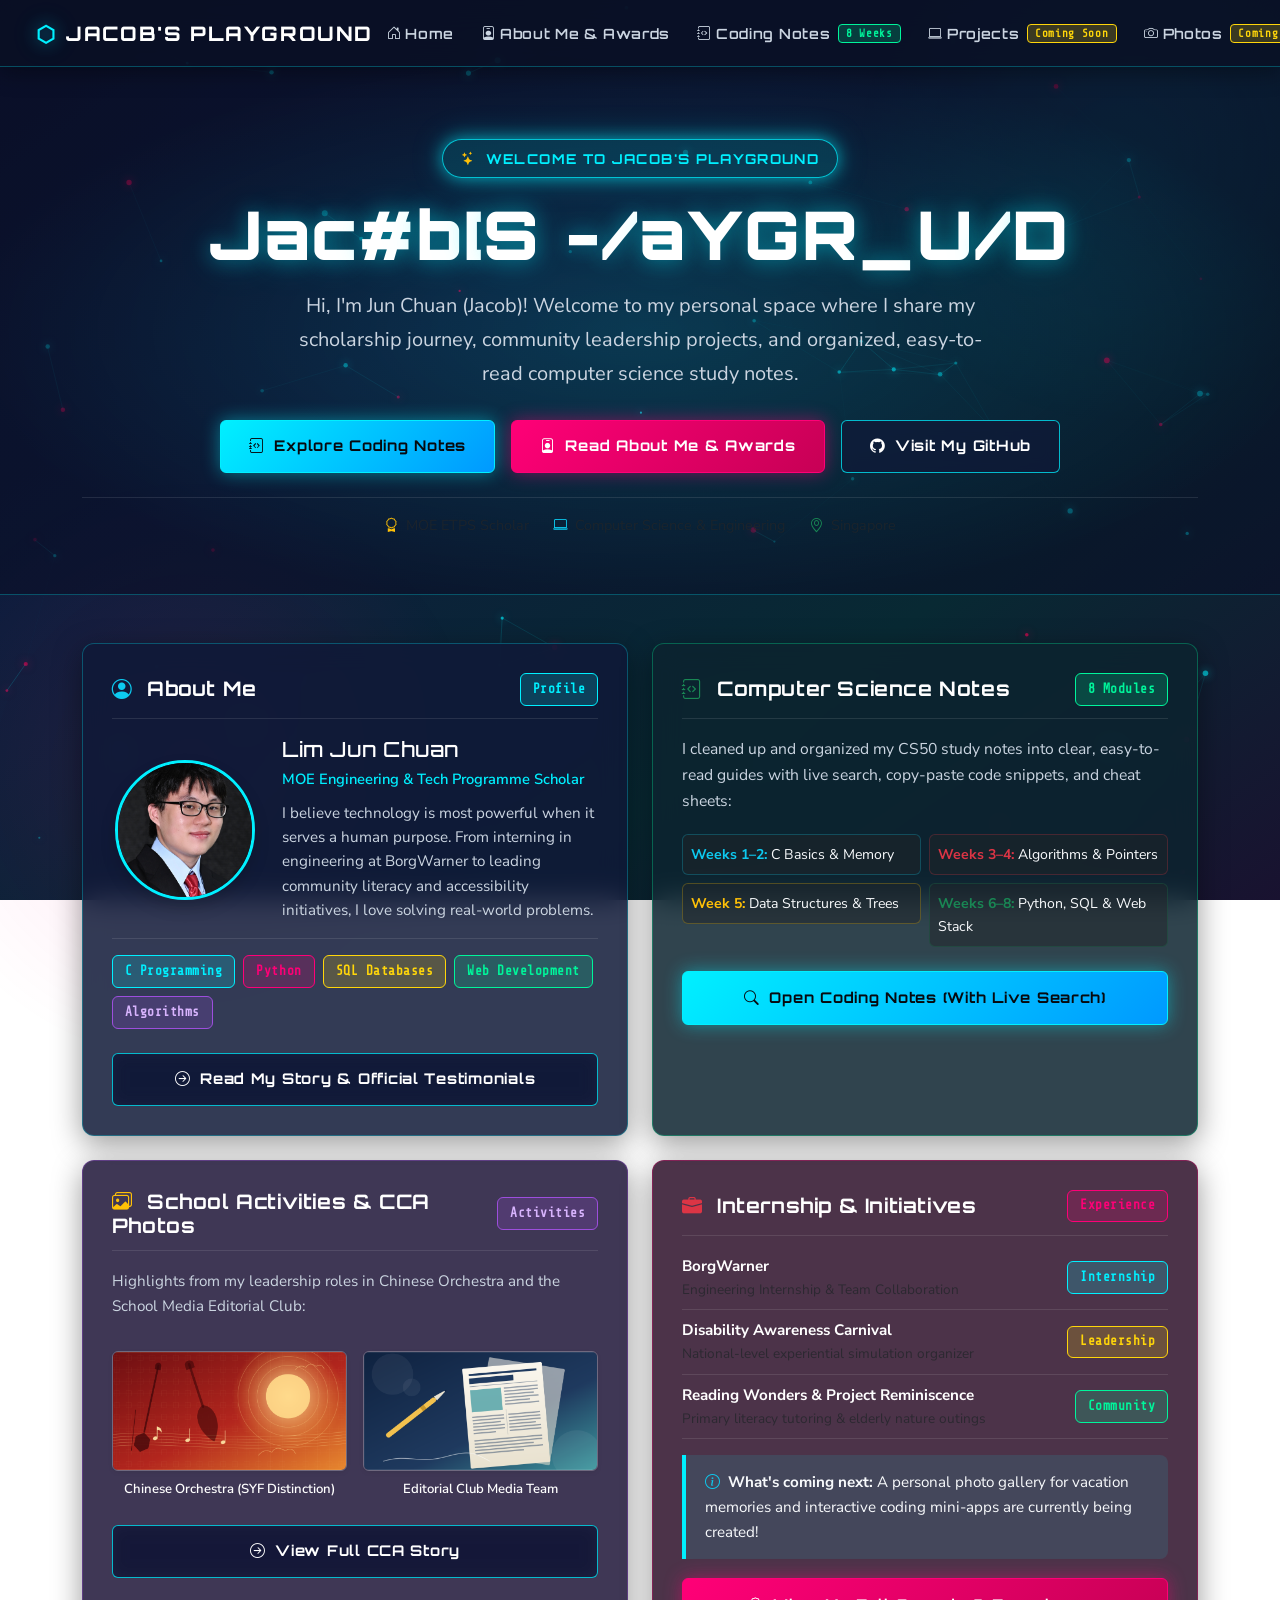
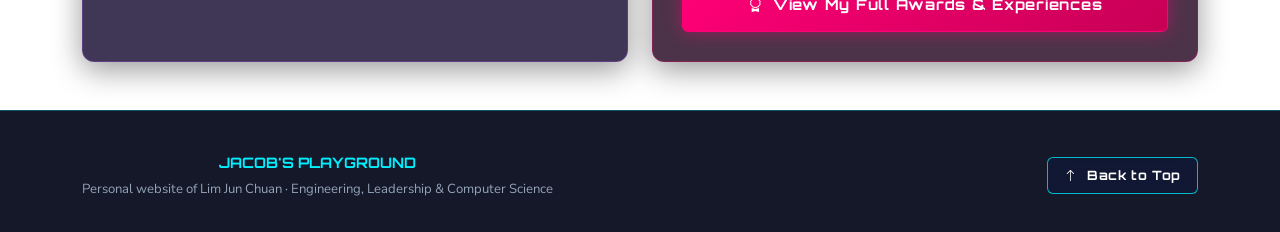
==== commit 64336c69: "style: add custom glowing icon badges, restore SVG card backgrounds, and keep navbar badges inline" ====
--- a/website/index.html
+++ b/website/index.html
@@ -40,27 +40,27 @@
         <div class="collapse navbar-collapse" id="cyberNavMenu">
           <ul class="navbar-nav ms-auto align-items-lg-center">
             <li class="nav-item">
-              <a class="nav-link active" href="index.html">
+              <a class="nav-link active" href="index.html" style="white-space: nowrap; display: inline-flex; align-items: center;">
                 <i class="bi bi-house-door me-1"></i> Home
               </a>
             </li>
             <li class="nav-item">
-              <a class="nav-link" href="portfolio/port.html">
+              <a class="nav-link" href="portfolio/port.html" style="white-space: nowrap; display: inline-flex; align-items: center;">
                 <i class="bi bi-person-badge me-1"></i> About Me & Awards
               </a>
             </li>
             <li class="nav-item">
-              <a class="nav-link" href="notefolder/notes.html">
+              <a class="nav-link" href="notefolder/notes.html" style="white-space: nowrap; display: inline-flex; align-items: center;">
                 <i class="bi bi-journal-code me-1"></i> Coding Notes <span class="nav-status-pill nav-status-live">8 Weeks</span>
               </a>
             </li>
             <li class="nav-item">
-              <a class="nav-link" href="projects.html">
+              <a class="nav-link" href="projects.html" style="white-space: nowrap; display: inline-flex; align-items: center;">
                 <i class="bi bi-laptop me-1"></i> Projects <span class="nav-status-pill nav-status-soon">Coming Soon</span>
               </a>
             </li>
             <li class="nav-item">
-              <a class="nav-link" href="photos.html">
+              <a class="nav-link" href="photos.html" style="white-space: nowrap; display: inline-flex; align-items: center;">
                 <i class="bi bi-camera me-1"></i> Photos <span class="nav-status-pill nav-status-soon">Coming Soon</span>
               </a>
             </li>
--- a/website/styles.css
+++ b/website/styles.css
@@ -169,9 +169,12 @@
   font-weight: 600;
   letter-spacing: 0.05em;
   color: var(--text-muted) !important;
-  padding: 0.5rem 0.9rem !important;
+  padding: 0.5rem 0.85rem !important;
   transition: all 0.25s ease;
   position: relative;
+  white-space: nowrap !important;
+  display: inline-flex !important;
+  align-items: center !important;
 }
 
 .site-navbar .nav-link:hover,
@@ -184,8 +187,8 @@
   content: '';
   position: absolute;
   bottom: 0;
-  left: 0.9rem;
-  right: 0.9rem;
+  left: 0.85rem;
+  right: 0.85rem;
   height: 2px;
   background: var(--neon-cyan);
   box-shadow: var(--neon-cyan-glow);
@@ -193,11 +196,15 @@
 
 .nav-status-pill {
   font-family: var(--font-mono);
-  font-size: 0.7rem;
-  padding: 0.15rem 0.45rem;
+  font-size: 0.68rem;
+  font-weight: 700;
+  padding: 0.12rem 0.45rem;
   border-radius: 4px;
-  margin-left: 0.4rem;
+  margin-left: 0.45rem;
   vertical-align: middle;
+  white-space: nowrap !important;
+  display: inline-block !important;
+  line-height: 1.2;
 }
 .nav-status-live {
   background: rgba(0, 245, 155, 0.2);
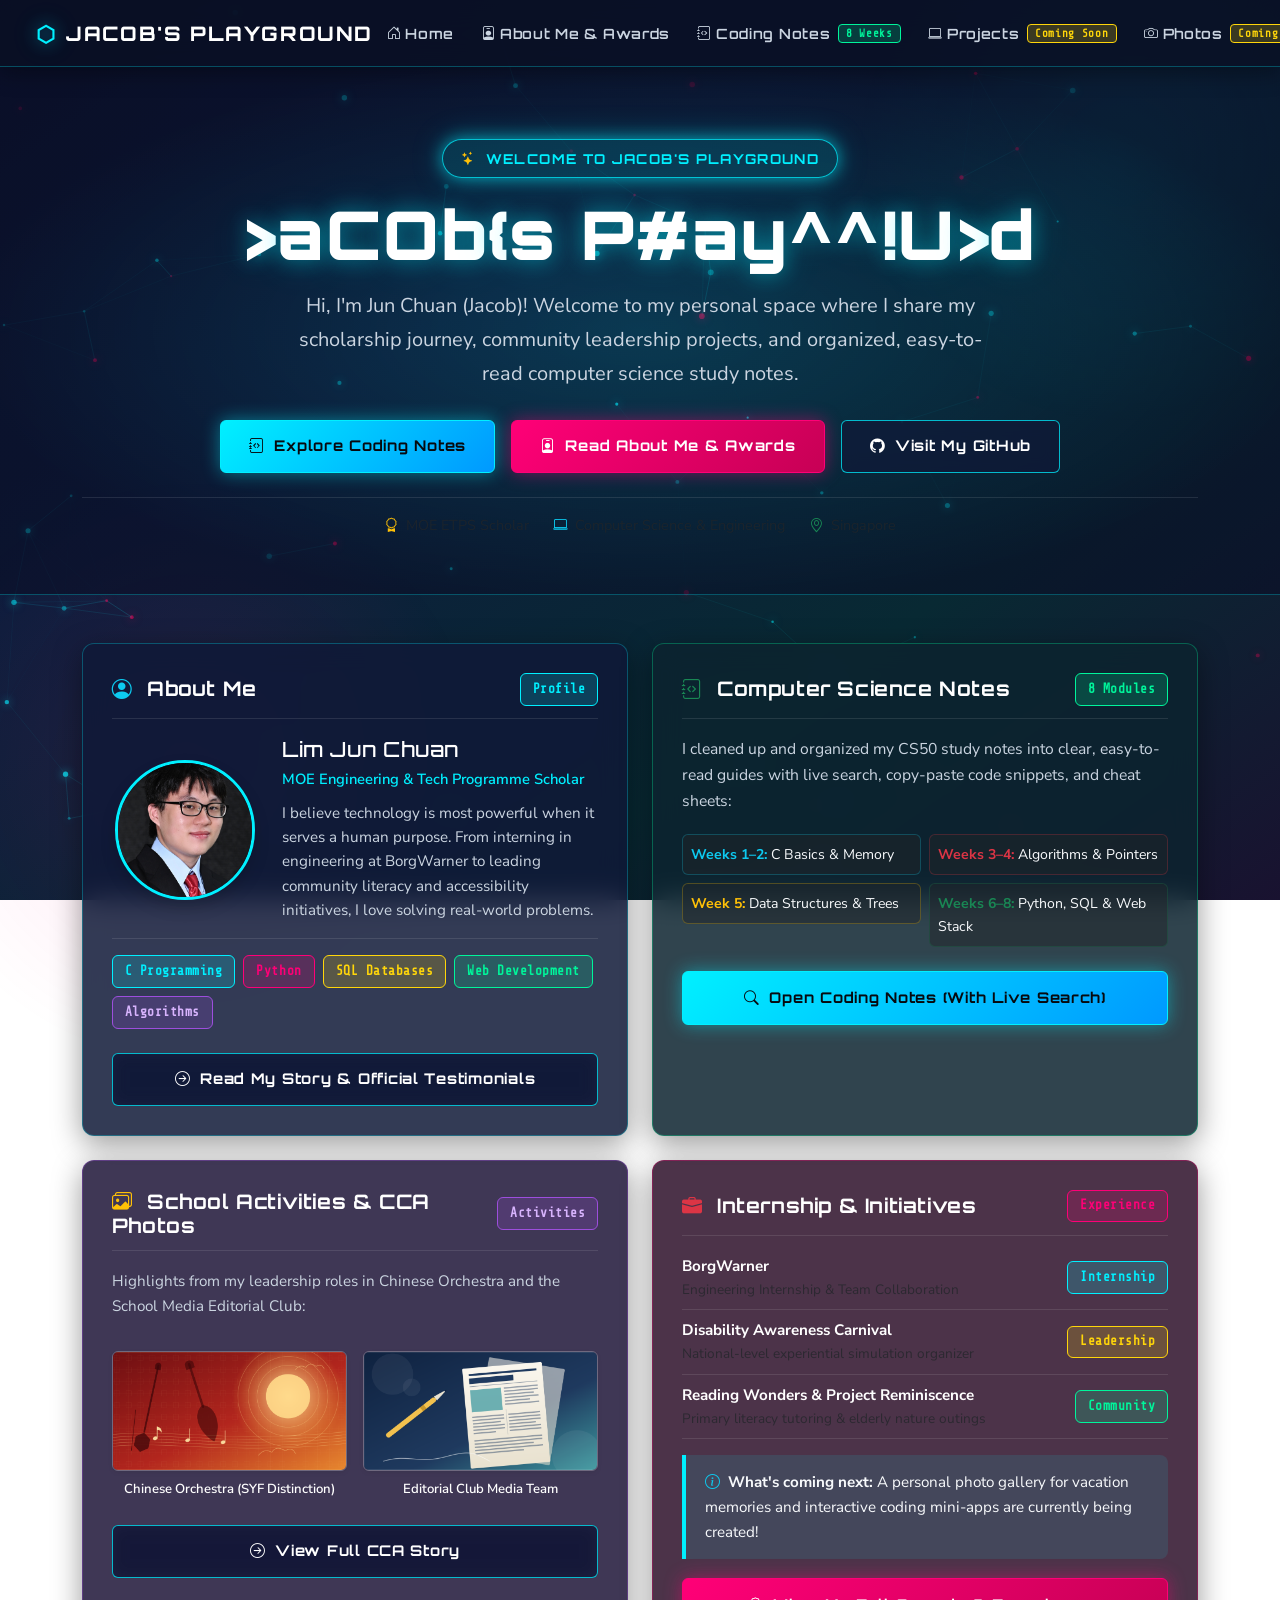
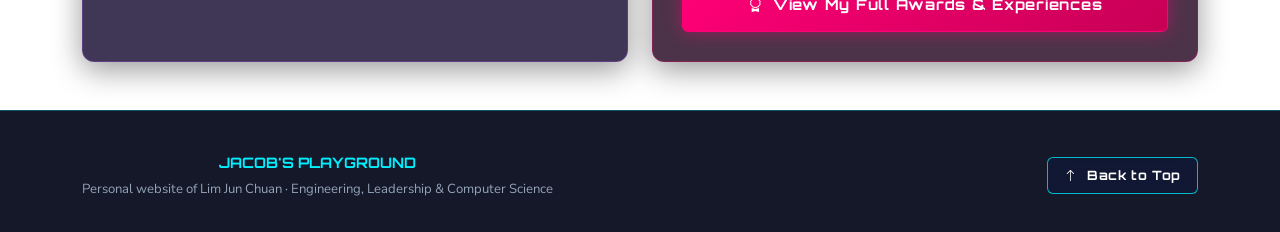
==== commit 7e398491: "feat: complete mobile responsiveness, non-obstructive subnav, Wi-Fi phone preview server, and touch " ====
--- a/website/index.html
+++ b/website/index.html
@@ -11,7 +11,7 @@
   <link rel="stylesheet" href="https://cdn.jsdelivr.net/npm/bootstrap-icons@1.11.1/font/bootstrap-icons.css">
   
   <!-- Vibrant Stylesheet -->
-  <link href="styles.css" rel="stylesheet">
+  <link href="styles.css?v=20261023" rel="stylesheet">
 </head>
 <body class="site-body d-flex flex-column min-vh-100">
 
--- a/website/styles.css
+++ b/website/styles.css
@@ -136,8 +136,7 @@
    NAVIGATION BAR
    ============================================================ */
 .site-navbar {
-  position: sticky;
-  top: 0;
+  position: relative;
   z-index: 1000;
   background: rgba(10, 15, 36, 0.88);
   backdrop-filter: blur(16px);
@@ -664,6 +663,10 @@
 /* Tables */
 .cyber-table {
   width: 100%;
+  max-width: 100%;
+  display: block;
+  overflow-x: auto;
+  -webkit-overflow-scrolling: touch;
   border-collapse: separate;
   border-spacing: 0;
   margin: 1rem 0;
@@ -697,3 +700,121 @@
   font-size: 0.9rem;
   text-align: center;
 }
+
+/* ============================================================
+   RESPONSIVE DESIGN & MOBILE OPTIMIZATIONS
+   ============================================================ */
+
+/* Tablet & Mobile Navigation Menu */
+@media (max-width: 991.98px) {
+  .site-navbar {
+    padding: 0.65rem 1rem;
+  }
+
+  .site-navbar .navbar-collapse {
+    background: rgba(10, 16, 38, 0.97);
+    backdrop-filter: blur(20px);
+    -webkit-backdrop-filter: blur(20px);
+    border: 1px solid var(--border-subtle);
+    border-radius: 12px;
+    padding: 1rem;
+    margin-top: 0.75rem;
+    box-shadow: 0 12px 35px rgba(0, 0, 0, 0.6);
+  }
+
+  .site-navbar .nav-link {
+    padding: 0.75rem 1rem !important;
+    border-radius: 8px;
+    display: flex !important;
+    justify-content: space-between !important;
+    align-items: center !important;
+    margin-bottom: 0.35rem;
+    font-size: 0.95rem;
+  }
+
+  .site-navbar .nav-link:hover,
+  .site-navbar .nav-link.active {
+    background: rgba(0, 240, 255, 0.12);
+  }
+
+  .site-navbar .nav-link.active::after {
+    display: none;
+  }
+}
+
+/* Smartphone Screens (< 768px) */
+@media (max-width: 768px) {
+  .site-hero {
+    padding: 3.5rem 1rem 2.5rem;
+  }
+
+  .cyber-card {
+    padding: 1.4rem 1.15rem;
+  }
+}
+
+/* Narrow Phone Screens (< 576px) */
+@media (max-width: 576px) {
+  .site-hero {
+    padding: 2.8rem 1rem 2rem;
+  }
+
+  .hero-welcome-badge {
+    font-size: 0.75rem;
+    padding: 0.35rem 0.8rem;
+    gap: 0.4rem;
+  }
+
+  .hero-title {
+    font-size: 2.1rem;
+  }
+
+  .hero-subtitle {
+    font-size: 0.98rem;
+    line-height: 1.6;
+    margin-bottom: 1.3rem;
+  }
+
+  /* Full-width touch friendly hero action buttons */
+  .btn-cyber {
+    width: 100%;
+    justify-content: center;
+    padding: 0.8rem 1.2rem;
+    font-size: 0.88rem;
+  }
+
+  .cyber-brand {
+    font-size: 1.1rem;
+  }
+
+  .cyber-audio-btn {
+    padding: 0.35rem 0.65rem;
+    font-size: 0.75rem;
+  }
+
+  .cyber-code-block {
+    padding: 0.85rem 1rem;
+    font-size: 0.82rem;
+  }
+
+  .cyber-table-container {
+    overflow-x: auto;
+    -webkit-overflow-scrolling: touch;
+    margin: 1rem 0;
+  }
+
+  .cyber-table {
+    min-width: 480px;
+  }
+}
+
+/* Extra Compact Screens (< 380px) */
+@media (max-width: 380px) {
+  .cyber-brand {
+    font-size: 0.98rem;
+  }
+
+  .cyber-audio-btn span {
+    display: none;
+  }
+}
